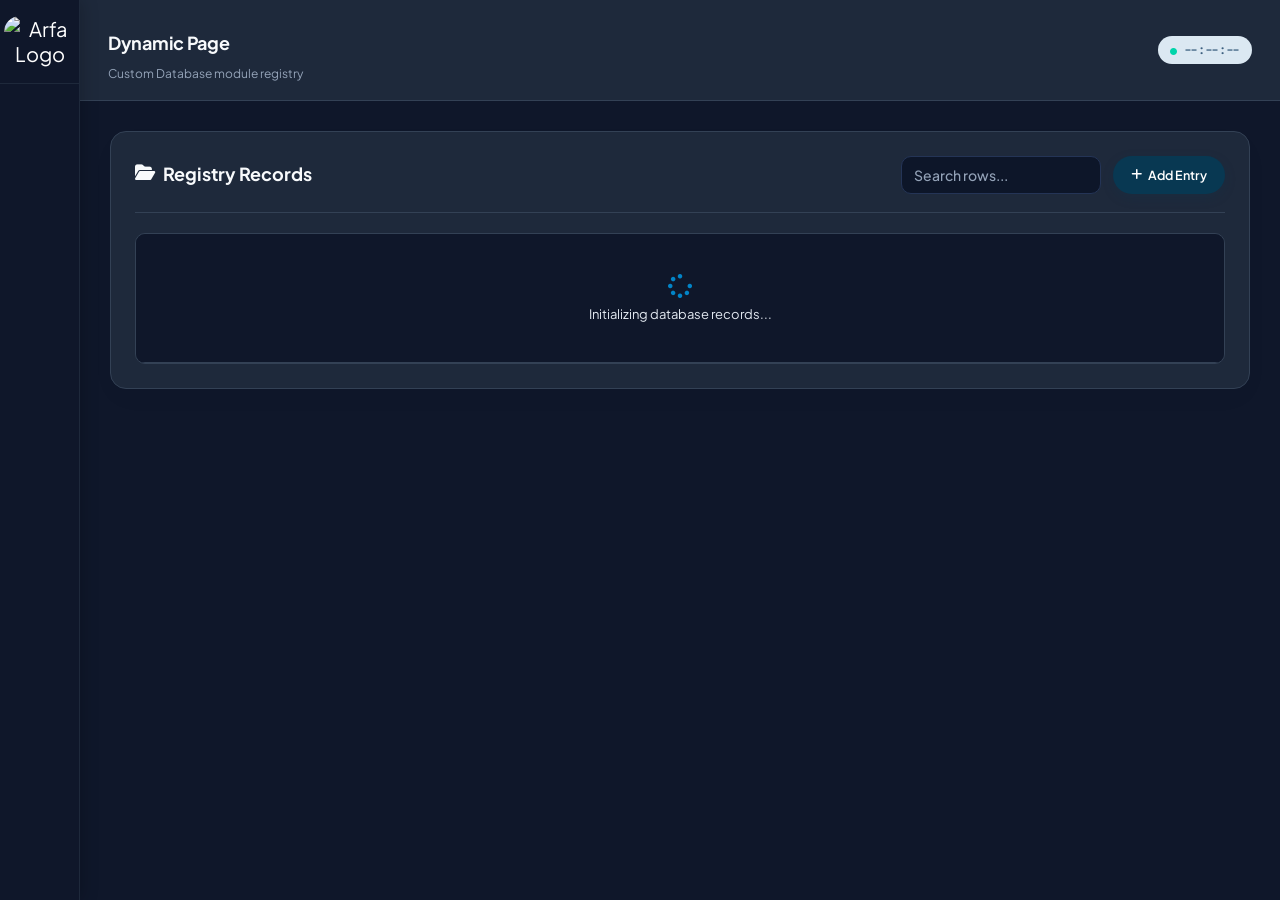
==== static/custom-page.html @ 3d1ad898 "Fix relative paths for static assets and scripts for subfolder deployment" ====
<!DOCTYPE html>
<html lang="en">
<head>
  <meta charset="UTF-8">
  <meta name="viewport" content="width=device-width, initial-scale=1.0">
  <title>Custom Module — CRM</title>
  
  <!-- FontAwesome & Google Fonts -->
  <link rel="stylesheet" href="https://cdnjs.cloudflare.com/ajax/libs/font-awesome/6.4.0/css/all.min.css">
  <link rel="stylesheet" href="https://fonts.googleapis.com/css2?family=Plus+Jakarta+Sans:wght@300;400;500;600;700;800&family=JetBrains+Mono:wght@400;500&display=swap">
  <link rel="stylesheet" href="css/styles.css?v=3">
  
  <script>
    (function() {
      try {
        var rawDark = localStorage.getItem('auracare_dark_mode');
        var isDarkMode = rawDark === null ? true : (rawDark === 'true');
        if (isDarkMode) {
          document.documentElement.classList.add('dark-theme');
          document.body.classList.add('dark-theme');
        } else {
          document.documentElement.classList.remove('dark-theme');
          document.body.classList.remove('dark-theme');
        }

        var custom = localStorage.getItem('auracare_custom_theme_colors');
        var themeName = 'sky-aqua';
        if (custom) {
          var parsed = JSON.parse(custom);
          if (parsed['--active-uiux-theme']) {
            themeName = parsed['--active-uiux-theme'];
          }
          Object.keys(parsed).forEach(function(varName) {
            document.documentElement.style.setProperty(varName, parsed[varName]);
          });
        }
        if (themeName === 'sky-aqua') {
          document.documentElement.classList.add('sky-aqua-theme');
          document.body.classList.add('sky-aqua-theme');
        } else {
          document.documentElement.classList.remove('sky-aqua-theme');
          document.body.classList.remove('sky-aqua-theme');
        }
      } catch(e) {}
    })();
  </script>
  
  <style>
    /* Styling adjustments to match main dashboard */
    body {
      background: var(--bg-app) !important;
      color: var(--text-main) !important;
      margin: 0;
      padding: 0;
    }
    
    .crud-panel {
      padding: 30px;
    }

    .glass-card {
      background: var(--bg-card) !important;
      border: 1px solid var(--border) !important;
      border-radius: 16px;
      padding: 24px;
      box-shadow: 0 10px 30px rgba(0, 0, 0, 0.02);
      margin-bottom: 24px;
    }

    /* Modal Styling */
    .modal-overlay {
      position: fixed;
      inset: 0;
      background: rgba(8, 56, 82, 0.4);
      backdrop-filter: blur(6px);
      z-index: 1000;
      display: flex;
      align-items: center;
      justify-content: center;
      opacity: 0;
      pointer-events: none;
      transition: all 0.3s ease;
    }

    .modal-overlay.active {
      opacity: 1;
      pointer-events: auto;
    }

    .modal-box {
      width: 100%;
      max-width: 500px;
      background: #ffffff;
      border: 1px solid #e2e8f0;
      border-radius: 20px;
      padding: 30px;
      box-shadow: 0 25px 50px -12px rgba(0, 0, 0, 0.15);
    }
    
    /* Dynamic UIUX custom styles */
    .form-control {
      border: 1px solid #cbd5e1 !important;
      border-radius: 8px !important;
      padding: 10px 14px !important;
      font-size: 13px !important;
      width: 100%;
      box-sizing: border-box;
      background: #ffffff !important;
      color: #0f172a !important;
    }
    
    .form-control:focus {
      border-color: #0284c7 !important;
      box-shadow: 0 0 0 3px rgba(2, 132, 199, 0.1) !important;
      outline: none;
    }
  </style>
</head>
<body class="sky-aqua-theme dark-theme">

  <div id="app" style="display: flex; min-height: 100vh;">
    <!-- SIDEBAR NAVIGATION -->
    <aside class="sidebar" id="sidebarEl">
      <div class="brand-header">
        <div class="brand-logo" style="background: none !important; box-shadow: none !important; padding: 0 !important; display: flex !important; align-items: center !important; justify-content: center !important;">
          <img src="logo.jpg" style="width: 100%; height: 100%; object-fit: cover; border-radius: 14px;" alt="Arfa Logo" id="sidebar-logo">
        </div>
        <div class="brand-text">
          <span class="brand-title" id="sidebar-title">Arfa</span>
        </div>
      </div>

      <nav class="nav-menu" id="sidebar-nav-menu">
        <!-- Loaded Dynamically -->
      </nav>

      <div class="sidebar-footer">
        <div class="sidebar-live-status" style="margin-bottom: 10px;">
          <div class="live-dot"></div>
          <div>
            <div style="font-size:11px; color:var(--sidebar-text); font-family:var(--font-mono);" id="sidebarDateTime"></div>
          </div>
        </div>
        <a class="nav-item" href="./index.html" style="color: #ef4444 !important; background: rgba(239, 68, 68, 0.1);">
          <i class="fas fa-sign-out-alt" style="color: #ef4444 !important;"></i>
          Exit to Dashboard
        </a>
      </div>
    </aside>

    <!-- MAIN CONTENT AREA -->
    <main class="main-content" style="flex: 1; display: flex; flex-direction: column;">
      <!-- Top Header Bar -->
      <header class="top-bar">
        <div class="top-bar-left">
          <div>
            <h1 class="page-title" id="currentPageTitle">Dynamic Page</h1>
            <div class="page-subtitle" id="currentPageSubtitle">Custom Database module registry</div>
          </div>
        </div>

        <div class="top-bar-right">
          <!-- Live Clock -->
          <div class="live-clock" id="liveClockDisplay">
            <i class="fas fa-circle" style="color:#00d4aa; font-size:7px; animation:pulse 2s infinite;"></i>
            <span id="clockTime">--:--:--</span>
          </div>
        </div>
      </header>

      <!-- View Panel -->
      <div class="crud-panel">
        <div class="glass-card">
          <!-- Dynamic Header -->
          <div style="display:flex; justify-content:space-between; align-items:center; border-bottom:1px solid var(--border); padding-bottom:18px; margin-bottom:20px;">
            <div>
              <h2 id="card-module-title" style="font-size:18px; font-weight:700; margin:0; color:var(--text-main); display:flex; align-items:center; gap:8px;">
                <i class="fas fa-folder-open" id="card-module-icon"></i>
                <span id="card-module-name">Registry Records</span>
              </h2>
              <p id="card-module-subtitle" style="font-size:12px; color:#64748b; margin:4px 0 0 0;"></p>
            </div>
            
            <div style="display:flex; gap:12px; align-items:center;">
              <input type="text" id="custom-search" class="form-control" placeholder="Search rows..." oninput="filterCustomRows(this.value)" style="width:200px; height:38px; padding:0 12px !important; font-size:12px;">
              <button class="btn btn-primary" onclick="openCrudModal()" style="height:38px; display:flex; align-items:center; gap:6px;">
                <i class="fas fa-plus"></i> Add Entry
              </button>
            </div>
          </div>

          <!-- Dynamic CRUD Table -->
          <div style="overflow-x:auto; border-radius:10px; border:1px solid var(--border); background:var(--bg-card);">
            <table class="custom-table" style="margin:0;">
              <thead id="custom-thead">
                <!-- Loaded dynamically -->
              </thead>
              <tbody id="custom-tbody">
                <tr>
                  <td style="text-align:center; padding:40px; color:#64748b;">
                    <i class="fas fa-spinner fa-spin" style="font-size:24px; margin-bottom:8px; display:block; color:#0284c7;"></i>
                    Initializing database records...
                  </td>
                </tr>
              </tbody>
            </table>
          </div>
        </div>
      </div>
    </main>
  </div>

  <!-- CRUD Modal -->
  <div class="modal-overlay" id="crud-modal">
    <div class="modal-box">
      <div style="display:flex; justify-content:space-between; align-items:center; border-bottom:1px solid #e2e8f0; padding-bottom:14px; margin-bottom:20px;">
        <h3 style="color:#083852; margin:0; font-size:16px; font-weight:700;" id="crud-modal-title">Add New Record</h3>
        <button onclick="closeCrudModal()" style="background:none; border:none; color:#64748b; cursor:pointer; font-size:20px;">&times;</button>
      </div>
      <form id="crud-form" onsubmit="handleSaveRecord(event)">
        <input type="hidden" id="crud-row-id">
        <div id="modal-fields-container">
          <!-- Loaded dynamically -->
        </div>
        <div style="display:flex; justify-content:flex-end; gap:12px; margin-top:24px;">
          <button type="button" class="btn btn-secondary" onclick="closeCrudModal()" style="padding:10px 16px; font-size:12px;">Cancel</button>
          <button type="submit" class="btn btn-primary" style="padding:10px 20px; font-size:12px;">Save Record</button>
        </div>
      </form>
    </div>
  </div>

  <!-- Receipt Modal -->
  <div class="modal-overlay" id="receipt-modal">
    <div class="modal-box" style="max-width: 420px; font-family: 'Plus Jakarta Sans', sans-serif;">
      <div id="printable-receipt-content" style="padding: 10px; color: #083852; background: #ffffff; border-radius: 8px;">
        <!-- Header -->
        <div style="text-align: center; border-bottom: 2px dashed #cbd5e1; padding-bottom: 15px; margin-bottom: 15px;">
          <h3 id="receipt-brand-name" style="margin: 0; font-size: 18px; font-weight: 800; color: #083852;">Arfa Nova Technology</h3>
          <p id="receipt-brand-subtitle" style="margin: 4px 0 0 0; font-size: 11px; color: #64748b; text-transform: uppercase;">Medical Center Invoice</p>
        </div>
        
        <!-- Info -->
        <div style="font-size: 12px; margin-bottom: 15px; display: flex; flex-direction: column; gap: 4px;">
          <div style="display: flex; justify-content: space-between;">
            <span style="color: #64748b;">Invoice ID:</span>
            <strong id="receipt-id" style="color: #083852;">#1001</strong>
          </div>
          <div style="display: flex; justify-content: space-between;">
            <span style="color: #64748b;">Date:</span>
            <span id="receipt-date" style="color: #083852;">06/08/2026</span>
          </div>
        </div>
        
        <!-- Patient details -->
        <div style="background: #f8fafc; border-radius: 8px; padding: 10px; font-size: 12px; margin-bottom: 15px; border: 1px solid #e2e8f0;">
          <div style="margin-bottom: 4px;">
            <span style="color: #64748b;">Patient Name:</span>
            <strong id="receipt-patient-name" style="color: #083852; float: right;">John Doe</strong>
          </div>
          <div>
            <span style="color: #64748b;">Age:</span>
            <strong id="receipt-patient-age" style="color: #083852; float: right;">35 Years</strong>
          </div>
        </div>
        
        <!-- Item Table -->
        <table style="width: 100%; border-collapse: collapse; font-size: 12px; margin-bottom: 15px;">
          <thead>
            <tr style="border-bottom: 1px solid #cbd5e1;">
              <th style="text-align: left; padding: 6px 0; color: #64748b;">Description</th>
              <th style="text-align: right; padding: 6px 0; color: #64748b;">Amount</th>
            </tr>
          </thead>
          <tbody>
            <tr>
              <td id="receipt-item-desc" style="padding: 8px 0; color: #083852;">Consultation Fees</td>
              <td id="receipt-item-amount" style="text-align: right; padding: 8px 0; color: #083852;">₹500.00</td>
            </tr>
          </tbody>
        </table>
        
        <!-- Total -->
        <div style="border-top: 2px dashed #cbd5e1; padding-top: 10px; display: flex; justify-content: space-between; align-items: center; margin-bottom: 15px;">
          <span style="font-size: 13px; font-weight: 700; color: #083852;">Total Paid</span>
          <strong id="receipt-total" style="font-size: 16px; color: #10b981;">₹500.00</strong>
        </div>
        
        <!-- Footer -->
        <div style="text-align: center; font-size: 10px; color: #64748b; margin-top: 10px;">
          <span style="display: block;">Payment Method: <strong id="receipt-method" style="color:#083852;">UPI</strong></span>
          <span style="display: block; margin-top: 4px;">Thank you for choosing us!</span>
        </div>
      </div>
      
      <!-- Actions -->
      <div style="display: flex; justify-content: flex-end; gap: 12px; margin-top: 20px;">
        <button class="btn btn-secondary" onclick="closeReceiptModal()" style="padding:8px 14px; font-size:12px;">Close</button>
        <button class="btn class-print-btn btn-primary" onclick="printReceipt()" style="padding:8px 18px; font-size:12px; display:flex; align-items:center; gap:6px;">
          <i class="fas fa-print"></i> Print Invoice
        </button>
      </div>
    </div>
  </div>

  <!-- Toast Container -->
  <div id="toast-container" style="position:fixed; bottom:24px; right:24px; z-index:9999; display:flex; flex-direction:column; gap:10px;"></div>

  <script>
    // Simple toast helper
    function showToast(title, msg, type = "success") {
      const container = document.getElementById("toast-container");
      const toast = document.createElement("div");
      toast.style.background = "#ffffff";
      toast.style.borderLeft = "4px solid " + (type === "success" ? "#10b981" : type === "warning" ? "#f59e0b" : "#ef4444");
      toast.style.borderRadius = "8px";
      toast.style.padding = "14px 18px";
      toast.style.color = "#083852";
      toast.style.boxShadow = "0 10px 25px rgba(0,0,0,0.08)";
      toast.style.fontSize = "13px";
      toast.style.width = "280px";
      toast.style.opacity = "0";
      toast.style.transform = "translateY(20px)";
      toast.style.transition = "all 0.3s ease";
      toast.style.border = "1px solid #e2e8f0";
      
      toast.innerHTML = `
        <div style="font-weight:700; margin-bottom:3px; display:flex; align-items:center; gap:6px;">
          <i class="fas ${type==='success'?'fa-check-circle':type==='warning'?'fa-exclamation-circle':'fa-times-circle'}" style="color:${type==='success'?'#10b981':type==='warning'?'#f59e0b':'#ef4444'}"></i>
          ${title}
        </div>
        <div style="color:#64748b; font-size:12px;">${msg}</div>
      `;
      
      container.appendChild(toast);
      setTimeout(() => {
        toast.style.opacity = "1";
        toast.style.transform = "translateY(0)";
      }, 50);
      
      setTimeout(() => {
        toast.style.opacity = "0";
        toast.style.transform = "translateY(-10px)";
        setTimeout(() => toast.remove(), 300);
      }, 3500);
    }

    // Live Clock & Time
    function startClock() {
      const clockSpan = document.getElementById("clockTime");
      const sidebarTime = document.getElementById("sidebarDateTime");
      
      function update() {
        const d = new Date();
        if (clockSpan) clockSpan.innerText = d.toLocaleTimeString([], { hour: '2-digit', minute: '2-digit', second: '2-digit' });
        if (sidebarTime) sidebarTime.innerText = d.toLocaleDateString([], { weekday: 'short', month: 'short', day: 'numeric', year: 'numeric' }) + ' ' + d.toLocaleTimeString([], { hour: '2-digit', minute: '2-digit' });
      }
      update();
      setInterval(update, 1000);
    }
  </script>

  <!-- Loader Script -->
  <script src="js/custom-page.js?v=3"></script>
</body>
</html>
---- static/css/styles.css ----
/* ==========================================================================
   AuraCare Nexus — Modern Enterprise Hospital CRM UI
   Matching Reference Design: Sky Aqua Slim UI + Deep Navy Classic
   ========================================================================== */

@import url('https://fonts.googleapis.com/css2?family=Inter:wght@300;400;500;600;700;800&family=Plus+Jakarta+Sans:wght@400;500;600;700;800&family=JetBrains+Mono:wght@400;500&display=swap');

:root {
  /* Canvas & Containers */
  --bg-page:        #f4f7fa;       /* Light crisp canvas backdrop */
  --bg-app:         #f4f7fa;       /* App container background */
  --bg-sidebar:     #083852;       /* Deep Oceanic Navy */
  --bg-sidebar-hover: #0d4664;
  --bg-card:        #ffffff;       /* Pure Crisp White Cards */
  --bg-card-subtle: #f8fafc;
  --bg-input:       #f8fafc;
  --bg-header:      #ffffff;
  --bg-modal:       #ffffff;
  --bg-row-hover:   #f1f5f9;
  --bg-tag:         #eaf2f7;

  /* Sidebar Tokens */
  --sidebar-text:          #9eb9cb;
  --sidebar-text-hover:    #ffffff;
  --sidebar-active-bg:     #ffffff;
  --sidebar-active-text:   #083852;

  /* Accent & Primary */
  --accent:         #0284c7;       /* Vivid Medical Sky Aqua */
  --accent-light:   #38b6ff;
  --accent-dim:     rgba(2, 132, 199, 0.08);
  --accent-border:  rgba(2, 132, 199, 0.2);

  /* Primary Button / Highlight Aliases for JS */
  --primary-lime:       #0284c7;
  --primary-lime-hover: #0369a1;
  --primary-lime-light: rgba(2, 132, 199, 0.1);
  --neon-teal:          #0284c7;
  --neon-teal-glow:     transparent;
  --neon-teal-light:    rgba(2, 132, 199, 0.1);
  --neon-violet:        #6366f1;
  --neon-rose:          #ef4444;
  --neon-amber:         #f59e0b;
  --neon-blue:          #2563eb;
  --neon-green:         #10b981;
  --neon-cyan:          #0284c7;

  /* Borders */
  --border:         #e2e8f0;
  --border-light:   #f1f5f9;
  --border-focus:   #0284c7;
  --border-color:   #cbd5e1;
  --border-subtle:  #e2e8f0;
  --border-neon:    rgba(2, 132, 199, 0.2);

  /* Typography Tokens */
  --font-family:    'Plus Jakarta Sans', 'Inter', -apple-system, BlinkMacSystemFont, 'Segoe UI', Roboto, sans-serif;
  --font-mono:      'JetBrains Mono', monospace;
}

html, body {
  margin: 0 !important;
  padding: 0 !important;
  width: 100% !important;
  height: 100% !important;
  overflow-x: hidden !important;
}

body, html, button, input, select, textarea {
  font-family: var(--font-family) !important;
  -webkit-font-smoothing: antialiased;
  -moz-osx-font-smoothing: grayscale;
}

/* Nav Section */
  .nav-menu {
  display: flex;
  flex-direction: column;
  gap: 4px;
  flex: 1;
}

.nav-section-title {
  font-family: var(--font-family);
  font-size: 11px;
  font-weight: 700;
  color: #64748b;
  text-transform: uppercase;
  letter-spacing: 1px;
  padding: 14px 12px 4px 12px;
}

.nav-item {
  font-family: var(--font-family) !important;
  display: flex !important;
  align-items: center !important;
  gap: 12px !important;
  padding: 10px 16px !important;
  font-size: 14px !important;
  font-weight: 600 !important;
  color: #94a3b8 !important;
  cursor: pointer !important;
  border-radius: 12px !important;
  transition: all 0.2s ease !important;
  text-decoration: none !important;
  white-space: nowrap !important;
}

.nav-item i {
  width: 24px !important;
  height: 24px !important;
  text-align: center !important;
  font-size: 18px !important;
  display: flex !important;
  align-items: center !important;
  justify-content: center !important;
  color: #94a3b8 !important;
  opacity: 1 !important;
  flex-shrink: 0 !important;
  background: transparent !important;
  box-shadow: none !important;
  border-radius: 0 !important;
}

.nav-item i::before {
  font-size: 18px !important;
  display: inline-block !important;
  text-align: center !important;
  width: 1em !important;
  height: 1em !important;
  line-height: 1em !important;
  margin: 0 auto !important;
}

.nav-item:hover {
  color: #ffffff !important;
  background: rgba(255, 255, 255, 0.08) !important;
}

.nav-item:hover i {
  color: #38b6ff !important;
}

.nav-item.active {
  background: linear-gradient(135deg, #0c8ee6 0%, #0284c7 100%) !important;
  color: #ffffff !important;
  font-weight: 600 !important;
  box-shadow: 0 4px 14px rgba(12, 142, 230, 0.35) !important;
}

.nav-item.active i {
  color: #ffffff !important;
  background: transparent !important;
  box-shadow: none !important;
  width: 24px !important;
  height: 24px !important;
  border-radius: 0 !important;
  font-size: 18px !important;
}

.nav-item.active i::before {
  font-size: 18px !important;
}

  .nav-shortcut {
    display: none;
  }

  .nav-badge {
    margin-left: auto;
    font-size: 10px;
    font-weight: 700;
    background: #ef4444;
    color: #ffffff;
    border-radius: 10px;
    padding: 2px 7px;
    font-family: var(--font-mono);
  }

  /* Sidebar Footer */
  .sidebar-footer {
    padding-top: 16px;
    border-top: 1px solid rgba(255, 255, 255, 0.1);
    margin-top: auto;
  }

  .sidebar-live-status {
    display: flex;
    align-items: center;
    gap: 8px;
    color: #7dd3fc;
    font-size: 11px;
  }

  .live-dot {
    width: 7px;
    height: 7px;
    background: #38bdf8;
    border-radius: 50%;
    box-shadow: 0 0 8px #38bdf8;
  }

  .live-text {
    font-size: 10px;
    font-weight: 600;
    letter-spacing: 0.5px;
    font-family: var(--font-mono);
  }

.btn {
  display: inline-flex;
  align-items: center;
  justify-content: center;
  gap: 8px;
  height: 38px;
  padding: 0 16px;
  border-radius: 8px;
  font-size: 14px;
  font-weight: 500;
  cursor: pointer;
  border: 1px solid transparent;
  transition: all 0.2s cubic-bezier(0.16, 1, 0.3, 1);
  outline: none;
  user-select: none;
}
.btn-primary {
  background: #0284c7;
  color: #ffffff;
  border-color: #0284c7;
  box-shadow: 0 2px 6px rgba(2, 132, 199, 0.2);
}
.btn-primary:hover {
  background: #0369a1;
  border-color: #0369a1;
  transform: translateY(-1px);
}
.btn-secondary {
  background: #f1f5f9;
  color: #334155;
  border-color: #cbd5e1;
}
.btn-secondary:hover {
  background: #e2e8f0;
  color: #0f172a;
}
.btn-danger {
  background: #ef4444;
  color: #ffffff;
  border-color: #ef4444;
  box-shadow: 0 2px 6px rgba(239, 68, 68, 0.2);
}
.btn-danger:hover {
  background: #dc2626;
  border-color: #dc2626;
}
.btn-success {
  background: #10b981;
  color: #ffffff;
  border-color: #10b981;
  box-shadow: 0 2px 6px rgba(16, 185, 129, 0.2);
}
.btn-success:hover {
  background: #059669;
  border-color: #059669;
}
.btn-warning {
  background: #f59e0b;
  color: #ffffff;
  border-color: #f59e0b;
  box-shadow: 0 2px 6px rgba(245, 158, 11, 0.2);
}
.btn-warning:hover {
  background: #d97706;
  border-color: #d97706;
  transform: translateY(-1px);
}

/* Sticky Table Headers & Alternating Row Colors */
table.custom-table {
  width: 100%;
  border-collapse: collapse;
  font-size: 13px;
}
table.custom-table thead th {
  position: static;
  background: #f8fafc;
  color: #475569;
  font-size: 12px;
  font-weight: 600;
  text-transform: uppercase;
  letter-spacing: 0.03em;
  padding: 10px 14px;
  border-bottom: 2px solid #e2e8f0;
}
table.custom-table tbody tr {
  transition: background 0.15s ease;
}
table.custom-table tbody tr:nth-child(even) {
  background: #f8fafc;
}
table.custom-table tbody tr:nth-child(odd) {
  background: #ffffff;
}
table.custom-table tbody tr:hover {
  background: #edf5fa !important;
}
table.custom-table td {
  padding: 12px 14px;
  color: #334155;
  border-bottom: 1px solid #f1f5f9;
}

/* E-Prescriptions Container Layout (Full-Width Row-Wise Table) */
#prescriptionsContainer {
  display: block !important;
  width: 100% !important;
}

#prescriptionsContainer .card-box {
  height: 100%;
  display: flex;
  flex-direction: column;
  justify-content: space-between;
  padding: 16px;
  border: 1px solid #cbd5e1 !important;
  border-radius: 12px !important;
  background: #ffffff !important;
  box-shadow: 0 4px 12px rgba(15, 23, 42, 0.05) !important;
  transition: all 0.2s ease !important;
}

#prescriptionsContainer .card-box:hover {
  border-color: #0284c7 !important;
  transform: translateY(-2px);
  box-shadow: 0 8px 20px rgba(2, 132, 199, 0.12) !important;
}

@media (max-width: 1024px) {
  #prescriptionsContainer {
    grid-template-columns: 1fr !important;
  }
}

/* Settings Subtabs & Navigation (Left Aligned) */
.settings-subtabs-nav {
  display: flex;
  align-items: center;
  justify-content: flex-start;
  gap: 6px;
  background: #e2e8f0;
  padding: 6px;
  border-radius: 12px;
  margin-bottom: 24px;
  margin-left: 0;
  overflow-x: auto;
  border: 1px solid #cbd5e1;
  width: fit-content;
  max-width: 100%;
}
.settings-subtab-btn {
  padding: 8px 16px;
  border-radius: 8px;
  font-size: 13.5px;
  font-weight: 500;
  color: #475569;
  background: transparent;
  border: none;
  cursor: pointer;
  transition: all 0.2s ease;
  white-space: nowrap;
  display: flex;
  align-items: center;
  gap: 8px;
}
.settings-subtab-btn:hover {
  color: #0f172a;
}
.settings-subtab-btn.active {
  background: #ffffff;
  color: #0284c7;
  font-weight: 600;
  box-shadow: 0 2px 8px rgba(15, 23, 42, 0.08);
}

.settings-subpage {
  display: none;
}
.settings-subpage.active {
  display: block;
  animation: fadeIn 0.2s ease;
}

/* Toast Notification Containers Disabled per User Request */
#toast-container, .toast, .toast-content {
  display: none !important;
  visibility: hidden !important;
  opacity: 0 !important;
  pointer-events: none !important;
}

/* Profile Dropdown Menu */
.profile-dropdown-menu {
  display: none;
  position: absolute;
  top: 48px;
  right: 0;
  width: 230px;
  background: #ffffff;
  border: 1px solid #cbd5e1;
  border-radius: 12px;
  box-shadow: 0 10px 25px rgba(15, 23, 42, 0.15);
  z-index: 1000;
  overflow: hidden;
}
.profile-dropdown-menu.active {
  display: block;
  animation: fadeIn 0.15s ease;
}
.profile-menu-item {
  padding: 10px 16px;
  font-size: 13px;
  font-weight: 500;
  color: #334155;
  cursor: pointer;
  display: flex;
  align-items: center;
  gap: 10px;
  transition: background 0.15s ease;
}
.profile-menu-item:hover {
  background: #f1f5f9;
  color: #0f172a;
}

/* Theme Card Switcher Grid in Settings */
.uiux-theme-switcher {
  display: grid;
  grid-template-columns: repeat(2, 1fr);
  gap: 16px;
  margin-bottom: 20px;
}

/* Perfect Dead-Center Alignment for Icon Containers & FontAwesome Glyphs */
.uiux-theme-icon,
.settings-card-icon,
.brand-logo,
.login-brand-logo,
.kpi-card-icon,
.feature-icon,
.icon-box {
  display: flex !important;
  align-items: center !important;
  justify-content: center !important;
  text-align: center !important;
  position: relative;
}

.uiux-theme-icon i,
.settings-card-icon i,
.brand-logo i,
.login-brand-logo i,
.kpi-card-icon i,
.feature-icon i,
.icon-box i {
  display: flex !important;
  align-items: center !important;
  justify-content: center !important;
  width: 1em !important;
  height: 1em !important;
  margin: 0 auto !important;
  padding: 0 !important;
  text-align: center !important;
  line-height: 1 !important;
}

.uiux-theme-icon i::before,
.settings-card-icon i::before,
.brand-logo i::before,
.login-brand-logo i::before,
.kpi-card-icon i::before,
.feature-icon i::before,
.icon-box i::before {
  display: inline-block !important;
  text-align: center !important;
  width: 1em !important;
  height: 1em !important;
  line-height: 1em !important;
  margin: 0 auto !important;
}

.uiux-theme-icon svg,
.settings-card-icon svg,
.brand-logo svg,
.login-brand-logo svg,
.kpi-card-icon svg,
.feature-icon svg,
.icon-box svg {
  margin: 0 auto !important;
  display: block !important;
}

/* Premium Hover & Interactive Micro-Animations */
/* Flat Clean Card & Theme Switcher Controls (No Shadows) */
.uiux-theme-card {
  background: #ffffff;
  border: 2px solid #cbd5e1;
  border-radius: 16px;
  padding: 20px 24px;
  cursor: pointer;
  display: flex;
  align-items: center;
  gap: 18px;
  transition: all 0.2s ease;
  position: relative;
  min-height: 90px;
  box-shadow: none !important;
}

.uiux-theme-card:hover {
  border-color: #0284c7;
  transform: translateY(-2px);
  box-shadow: none !important;
}

.uiux-theme-card:hover .uiux-theme-icon {
  transform: scale(1.05);
  box-shadow: none !important;
}

.uiux-theme-card:hover .uiux-theme-icon i {
  transform: scale(1.05);
}

.uiux-theme-card.active {
  background: #f0f9ff;
  border-color: #0284c7;
  box-shadow: none !important;
}

.uiux-theme-icon {
  width: 52px;
  height: 52px;
  border-radius: 14px;
  display: flex;
  align-items: center;
  justify-content: center;
  font-size: 24px;
  flex-shrink: 0;
  box-shadow: none !important;
  transition: all 0.2s ease;
}

.uiux-theme-icon i {
  transition: transform 0.28s ease;
}

.uiux-theme-title {
  font-size: 15px;
  font-weight: 600;
  color: #0f172a;
}

.uiux-theme-desc {
  font-size: 12px;
  color: #64748b;
  margin-top: 2px;
}

.uiux-theme-badge {
  font-size: 11px;
  font-weight: 600;
  padding: 4px 10px;
  border-radius: 99px;
}

/* Role Switcher Pill in Top Bar */
.role-switcher-wrap {
  display: flex;
  align-items: center;
  gap: 8px;
  background: #f1f5f9;
  padding: 4px 10px;
  border-radius: 8px;
  border: 1px solid #cbd5e1;
}
.role-switcher-select {
  background: none;
  border: none;
  font-size: 13px;
  font-weight: 600;
  color: #0284c7;
  cursor: pointer;
  outline: none;
}

/* App Outer Shell Container */
#app {
  display: flex !important;
  width: 100vw !important;
  height: 100vh !important;
  margin: 0 !important;
  padding: 0 !important;
  background: var(--bg-page, #ffffff);
  overflow: hidden !important;
  box-sizing: border-box !important;
}

/* Scrollbar */
::-webkit-scrollbar { width: 5px; height: 5px; }
::-webkit-scrollbar-track { background: transparent; }
::-webkit-scrollbar-thumb { background: #cbd5e1; border-radius: 10px; }
::-webkit-scrollbar-thumb:hover { background: #94a3b8; }

/* Animations */
@keyframes fadeIn    { from { opacity: 0; transform: translateY(6px); } to { opacity: 1; transform: translateY(0); } }
@keyframes scaleIn   { from { opacity: 0; transform: scale(0.97); } to { opacity: 1; transform: scale(1); } }
@keyframes slideToast{ from{transform:translateX(110%);opacity:0;} to{transform:translateX(0);opacity:1;} }
@keyframes toastOut  { from{transform:translateX(0);opacity:1;} to{transform:translateX(110%);opacity:0;} }

/* =====================================================
   SIDEBAR (Navy Left Panel)
   ===================================================== */
.sidebar {
  width: 260px !important;
  min-width: 260px !important;
  background: linear-gradient(180deg, #091d33 0%, #0a2540 50%, #061525 100%) !important;
  display: flex !important;
  flex-direction: column !important;
  height: 100vh !important;
  max-height: 100vh !important;
  overflow-y: auto !important;
  overflow-x: hidden !important;
  -webkit-overflow-scrolling: touch !important;
  padding: 20px 14px 28px 14px !important;
  z-index: 100 !important;
  flex-shrink: 0 !important;
  border-right: 1px solid rgba(255, 255, 255, 0.08) !important;
  box-sizing: border-box !important;
}

/* Custom Smooth Glass Scrollbar */
.sidebar::-webkit-scrollbar {
  width: 5px !important;
}
.sidebar::-webkit-scrollbar-track {
  background: rgba(0, 0, 0, 0.15) !important;
}
.sidebar::-webkit-scrollbar-thumb {
  background: rgba(56, 182, 255, 0.25) !important;
  border-radius: 10px !important;
}
.sidebar::-webkit-scrollbar-thumb:hover {
  background: rgba(56, 182, 255, 0.5) !important;
}

.sidebar-overlay {
  display: none;
  position: fixed;
  inset: 0;
  background: rgba(8, 56, 82, 0.5);
  z-index: 99;
}
.sidebar-overlay.active { display: block; }

/* Brand Header */
.brand-header {
  display: flex !important;
  align-items: center !important;
  justify-content: center !important;
  padding: 8px 0 20px 0 !important;
  margin-bottom: 16px !important;
  background: transparent !important;
  border-bottom: 1px solid rgba(255, 255, 255, 0.08) !important;
  box-shadow: none !important;
}

.sidebar-logo {
  width: 72px !important;
  height: 72px !important;
  object-fit: contain !important;
  display: block !important;
  margin: 0 auto !important;
  border-radius: 16px;
}

.brand-logo i,
.brand-logo i::before {
  font-size: 22px !important;
  color: #ffffff !important;
}

.brand-title {
  font-size: 15px !important;
  font-weight: 800 !important;
  color: #ffffff !important;
  letter-spacing: -0.3px !important;
  background: linear-gradient(135deg, #ffffff 0%, #38b6ff 100%) !important;
  -webkit-background-clip: text !important;
  -webkit-text-fill-color: transparent !important;
}

.brand-text { display: flex !important; flex-direction: column !important; gap: 2px; }

.brand-version-badge {
  font-size: 10px;
  font-family: var(--font-mono);
  color: #7dd3fc;
  opacity: 0.85;
}

/* Nav Section */
.nav-menu {
  display: flex;
  flex-direction: column;
  gap: 4px;
  flex: 1;
}

.nav-section-title {
  font-size: 11px !important;
  font-weight: 800 !important;
  color: #38b6ff !important;
  text-transform: uppercase !important;
  letter-spacing: 1.2px !important;
  padding: 16px 12px 6px 12px !important;
}

.nav-item {
  display: flex !important;
  align-items: center !important;
  gap: 12px !important;
  padding: 10px 14px !important;
  height: 44px !important;
  font-size: 14px !important;
  font-weight: 600 !important;
  color: #9eb9cb !important;
  cursor: pointer !important;
  border-radius: 12px !important;
  transition: all 0.2s cubic-bezier(0.16, 1, 0.3, 1) !important;
  text-decoration: none !important;
  white-space: nowrap !important;
}

.nav-item i {
  width: 24px !important;
  height: 24px !important;
  text-align: center !important;
  font-size: 18px !important;
  display: flex !important;
  align-items: center !important;
  justify-content: center !important;
  color: #9eb9cb !important;
  opacity: 0.9 !important;
  flex-shrink: 0 !important;
}

.nav-item i::before {
  font-size: 18px !important;
  display: inline-block !important;
  text-align: center !important;
  width: 1em !important;
  height: 1em !important;
  line-height: 1em !important;
  margin: 0 auto !important;
}

.nav-item:hover {
  color: #ffffff !important;
  background: rgba(255, 255, 255, 0.08) !important;
  transform: translateX(3px) !important;
}

.nav-item:hover i {
  color: #38b6ff !important;
  opacity: 1 !important;
}

.nav-item.active {
  background: linear-gradient(135deg, #0284c7 0%, #0369a1 100%) !important;
  color: #ffffff !important;
  font-weight: 700 !important;
  box-shadow: 0 4px 14px rgba(2, 132, 199, 0.35) !important;
  transform: none !important;
}

.nav-item.active i {
  color: #ffffff !important;
  background: transparent !important;
  box-shadow: none !important;
  width: 24px !important;
  height: 24px !important;
  border-radius: 0 !important;
  font-size: 18px !important;
  opacity: 1 !important;
}

.nav-item.active i::before {
  font-size: 18px !important;
}

.nav-shortcut { display: none; }

.nav-badge {
  margin-left: auto;
  font-size: 10px;
  font-weight: 700;
  background: #ef4444;
  color: #ffffff;
  border-radius: 10px;
  padding: 2px 7px;
  font-family: var(--font-mono);
}

/* Sidebar Footer */
.sidebar-footer {
  padding-top: 16px;
  border-top: 1px solid rgba(255, 255, 255, 0.1);
  margin-top: auto;
}

.sidebar-live-status {
  display: flex;
  align-items: center;
  gap: 8px;
  color: #7dd3fc;
  font-size: 11px;
}

.live-dot {
  width: 7px;
  height: 7px;
  background: #38bdf8;
  border-radius: 50%;
  box-shadow: 0 0 8px #38bdf8;
}

.live-text {
  font-size: 10px;
  font-weight: 600;
  letter-spacing: 0.5px;
  font-family: var(--font-mono);
}

/* =====================================================
   MAIN CONTENT AREA (Ice Blue Shell)
   ===================================================== */
.main-content {
  flex: 1;
  display: flex;
  flex-direction: column;
  height: 100%;
  background: #eef5fa;
  overflow: hidden;
  min-width: 0;
}

/* =====================================================
   TOP BAR
   ===================================================== */
.top-bar {
  display: flex;
  align-items: center;
  justify-content: space-between;
  padding: 16px 28px;
  height: 68px;
  background: #eef5fa;
  gap: 16px;
  flex-shrink: 0;
}

.top-bar-left {
  display: flex;
  align-items: center;
  gap: 12px;
}

.hamburger-btn {
  background: #ffffff;
  border: 1px solid #d0e0eb;
  color: var(--text-dark);
  cursor: pointer;
  padding: 8px;
  border-radius: 8px;
  display: none;
  font-size: 15px;
}

.page-title {
  font-size: 18px;
  font-weight: 700;
  color: var(--text-dark);
  letter-spacing: -0.3px;
}

.page-subtitle {
  font-size: 12px;
  color: var(--text-muted);
}

.top-bar-right {
  display: flex;
  align-items: center;
  gap: 12px;
}

/* Pill Search Bar in Header */
.cmd-trigger {
  display: flex;
  align-items: center;
  gap: 8px;
  padding: 8px 16px;
  background: #dbe8f2;
  border: none;
  border-radius: 20px;
  cursor: pointer;
  font-size: 12px;
  color: #52718c;
  width: 220px;
  transition: all 0.15s ease;
}
.cmd-trigger:hover { background: #d0e1ed; color: var(--text-dark); }
.cmd-trigger i { font-size: 12px; }
.kbd { display: none; }

.live-clock {
  font-size: 12px;
  font-family: var(--font-mono);
  font-weight: 600;
  color: #3b5e7e;
  padding: 6px 12px;
  background: #dbe8f2;
  border-radius: 16px;
}

.icon-btn-circle {
  width: 36px;
  height: 36px;
  border-radius: 50%;
  background: #ffffff;
  border: 1px solid #d5e3ed;
  display: flex;
  align-items: center;
  justify-content: center;
  cursor: pointer;
  font-size: 14px;
  color: #3b5e7e;
  transition: all 0.15s ease;
  position: relative;
  box-shadow: 0 2px 5px rgba(0,0,0,0.03);
}
.icon-btn-circle:hover { background: #f8fafc; color: var(--text-dark); }

.notification-dot {
  position: absolute;
  top: 6px;
  right: 6px;
  width: 8px;
  height: 8px;
  background: #ef4444;
  border-radius: 50%;
  border: 2px solid #ffffff;
}

/* Profile Widget */
.user-profile-widget {
  display: flex;
  align-items: center;
  gap: 10px;
  padding: 4px 12px 4px 4px;
  border-radius: 20px;
  background: #ffffff;
  border: 1px solid #d5e3ed;
  cursor: pointer;
  box-shadow: 0 2px 5px rgba(0,0,0,0.03);
}

.user-avatar {
  width: 30px;
  height: 30px;
  border-radius: 50%;
  object-fit: cover;
}
.user-name { font-size: 12.5px; font-weight: 700; color: var(--text-dark); }
.user-role-label { font-size: 10px; color: var(--text-muted); }

/* Notification Dropdown (Hidden by default, absolute popover) */
.notification-dropdown {
  display: none;
  position: absolute;
  top: 48px;
  right: 0;
  width: 340px;
  background: #ffffff;
  border: 1px solid #d5e3ed;
  border-radius: 12px;
  box-shadow: 0 10px 30px rgba(8, 56, 82, 0.18);
  z-index: 1000;
  overflow: hidden;
}
.notification-dropdown.open,
.notification-dropdown.active {
  display: block;
  animation: fadeIn 0.15s ease;
}

.noti-header {
  padding: 12px 16px;
  background: #f8fafc;
  border-bottom: 1px solid #edf3f8;
  display: flex;
  justify-content: space-between;
  align-items: center;
}
.noti-header h3 { font-size: 13px; font-weight: 700; color: #0f2942; margin: 0; }
.noti-header span { font-size: 11px; color: #083852; cursor: pointer; font-weight: 600; }

.noti-list { max-height: 280px; overflow-y: auto; }
.noti-item {
  padding: 12px 16px;
  border-bottom: 1px solid #edf3f8;
  font-size: 12px;
  color: #334e68;
}
.noti-item:hover { background: #f8fafc; }
.noti-item .noti-time { font-size: 10.5px; color: #829ab1; margin-top: 3px; font-family: var(--font-mono); }
.noti-empty { padding: 24px; text-align: center; color: #829ab1; font-size: 12px; }

/* =====================================================
   VIEW CONTAINER (Scrollable Body)
   ===================================================== */
.view-container {
  flex: 1;
  overflow-y: auto;
  overflow-x: hidden;
  padding: 24px 28px 28px;
}

.view-section { display: none; animation: fadeIn 0.2s ease; }
.view-section.active { display: block; }

/* =====================================================
   TOP KPI CARDS (Matching Target Design Stat Blocks)
   ===================================================== *//* =====================================================
   TOP KPI CARDS (Matching Target Design Stat Blocks)
   ===================================================== */
.kpi-grid {
  display: grid !important;
  grid-template-columns: repeat(4, 1fr) !important;
  gap: 16px !important;
  margin-bottom: 20px !important;
  width: 100% !important;
  box-sizing: border-box !important;
}

.kpi-card-lodgify {
  background: #ffffff !important;
  border-radius: 18px !important;
  padding: 22px 24px !important;
  display: flex !important;
  flex-direction: column !important;
  justify-content: space-between !important;
  position: relative !important;
  min-width: 0 !important;
  box-sizing: border-box !important;
  transition: transform 0.25s ease, box-shadow 0.25s ease !important;
}

.kpi-card-lodgify:hover {
  transform: translateY(-4px) !important;
  box-shadow: 0 12px 30px rgba(15, 23, 42, 0.08) !important;
}

.kpi-card-header {
  display: flex !important;
  justify-content: space-between !important;
  align-items: center !important;
  margin-bottom: 12px !important;
}

.kpi-card-title {
  font-size: 13px !important;
  font-weight: 700 !important;
  color: var(--text-muted) !important;
  text-transform: uppercase !important;
  letter-spacing: 0.5px !important;
}

.kpi-card-value {
  font-size: 28px !important;
  font-weight: 800 !important;
  color: var(--text-dark) !important;
  letter-spacing: -0.5px !important;
  margin: 6px 0 !important;
}

/* Distinct Icon Badges & Gradients */
.kpi-card-icon,
.kpi-card-lodgify .kpi-card-icon {
  width: 46px !important;
  height: 46px !important;
  border-radius: 14px !important;
  color: #ffffff !important;
  display: flex !important;
  align-items: center !important;
  justify-content: center !important;
  font-size: 20px !important;
  flex-shrink: 0 !important;
}

.kpi-card-icon.icon-cyan,
.kpi-grid .kpi-card-icon.icon-cyan {
  background: linear-gradient(135deg, #06b6d4, #0891b2) !important;
  box-shadow: 0 6px 16px rgba(6, 182, 212, 0.35) !important;
}

.kpi-card-icon.blue,
.kpi-card-icon.icon-blue,
.kpi-grid .kpi-card-icon.blue,
.kpi-grid .kpi-card-icon.icon-blue {
  background: linear-gradient(135deg, #0284c7, #0369a1) !important;
  box-shadow: 0 6px 16px rgba(2, 132, 199, 0.35) !important;
}

.kpi-card-icon.purple,
.kpi-card-icon.icon-purple,
.kpi-grid .kpi-card-icon.purple,
.kpi-grid .kpi-card-icon.icon-purple {
  background: linear-gradient(135deg, #8b5cf6, #6d28d9) !important;
  box-shadow: 0 6px 16px rgba(139, 92, 246, 0.35) !important;
}

.kpi-card-icon.green,
.kpi-card-icon.lime,
.kpi-card-icon.icon-emerald,
.kpi-grid .kpi-card-icon.green,
.kpi-grid .kpi-card-icon.lime,
.kpi-grid .kpi-card-icon.icon-emerald {
  background: linear-gradient(135deg, #10b981, #047857) !important;
  box-shadow: 0 6px 16px rgba(16, 185, 129, 0.35) !important;
}

.kpi-card-icon.orange,
.kpi-grid .kpi-card-icon.orange {
  background: linear-gradient(135deg, #f59e0b, #d97706) !important;
  box-shadow: 0 6px 16px rgba(245, 158, 11, 0.35) !important;
}

.kpi-card-icon i,
.kpi-card-icon i::before,
.kpi-card-lodgify .kpi-card-icon i,
.kpi-card-lodgify .kpi-card-icon i::before {
  color: #ffffff !important;
  font-size: 18px !important;
  display: flex !important;
  align-items: center !important;
  justify-content: center !important;
  margin: 0 auto !important;
}

.kpi-card-value {
  font-size: 24px !important;
  font-weight: 800 !important;
  color: #0f172a !important;
  letter-spacing: -0.5px !important;
  text-align: right !important;
  margin-top: -4px;
}

/* Trend Badges */
.kpi-card-lodgify > div:last-child {
  margin-top: 14px;
  font-size: 11px;
  font-weight: 600;
  color: #10b981 !important;
}

/* =====================================================
   CARDS & PANELS
   ===================================================== */
.card-box {
  background: #ffffff;
  border-radius: 16px;
  padding: 24px;
  margin-bottom: 20px;
  box-shadow: 0 4px 20px rgba(8, 56, 82, 0.04);
  border: 1px solid #e1ebf2;
}

.lodgify-dashboard-grid {
  display: grid;
  grid-template-columns: 1.4fr 1fr;
  gap: 20px;
  margin-bottom: 20px;
}

/* Rating Card Target Style */
.rating-card-header {
  display: flex;
  align-items: center;
  gap: 16px;
  margin-bottom: 16px;
  padding-bottom: 16px;
  border-bottom: 1px solid #edf3f8;
}

.rating-big-score {
  font-size: 42px;
  font-weight: 800;
  color: #083852;
  letter-spacing: -1px;
}

.rating-score-label { font-size: 14px; font-weight: 700; color: #083852; }
.rating-subtext { font-size: 11.5px; color: #627d98; margin-top: 2px; }

.rating-bar-group { display: flex; flex-direction: column; gap: 10px; }
.rating-bar-item { display: flex; align-items: center; gap: 12px; }
.rating-bar-label { font-size: 12px; color: #627d98; width: 90px; flex-shrink: 0; font-weight: 500; }
.rating-bar-track { flex: 1; height: 6px; background: #eef5fa; border-radius: 6px; overflow: hidden; }
.rating-bar-fill  { height: 100%; background: #083852; border-radius: 6px; }
.rating-bar-num   { font-size: 12px; font-weight: 700; color: #0f2942; width: 26px; text-align: right; }

/* Task Items */
.task-item-card {
  padding: 12px 14px;
  background: #f8fafc;
  border: 1px solid #e2ebf2;
  border-radius: 10px;
  margin-bottom: 8px;
}
.task-date { font-size: 10.5px; color: #083852; font-weight: 700; margin-bottom: 2px; }
.task-title { font-size: 12.5px; color: #334e68; font-weight: 600; }

/* =====================================================
   TABLES (Clean White Table Like Attendance Card in Image)
   ===================================================== */
.custom-table {
  width: 100%;
  border-collapse: collapse;
  font-size: 13px;
}

.custom-table thead tr {
  border-bottom: 1.5px solid #edf3f8;
}

.custom-table th {
  padding: 12px 16px;
  text-align: left;
  font-size: 10.5px;
  font-weight: 700;
  color: #829ab1;
  text-transform: uppercase;
  letter-spacing: 0.5px;
  white-space: nowrap;
}

.custom-table td {
  padding: 14px 16px;
  color: #334e68;
  border-bottom: 1px solid #edf3f8;
  vertical-align: middle;
}

.custom-table tbody tr:hover td {
  background: #f8fafc;
  color: #0f2942;
}

.custom-table tbody tr:last-child td {
  border-bottom: none;
}

/* Status Pills (Like "Late" / "In time" in Reference Image) */
.badge {
  display: inline-flex;
  align-items: center;
  gap: 5px;
  padding: 4px 10px;
  border-radius: 12px;
  font-size: 11.5px;
  font-weight: 600;
  white-space: nowrap;
}

.badge-green  { background: #e6f4ea; color: #059669; }
.badge-blue   { background: #ebf2ff; color: #2563eb; }
.badge-red    { background: #fde8e8; color: #dc2626; }
.badge-orange { background: #fef3c7; color: #d97706; }
.badge-yellow { background: #fffbe6; color: #b45309; }
.badge-lime   { background: #e0f2fe; color: #0284c7; }
.badge-purple { background: #f3e8ff; color: #7c3aed; }

/* Status Dot */
.status-dot {
  display: inline-block;
  width: 6px;
  height: 6px;
  border-radius: 50%;
}
.status-dot.green { background: #10b981; }
.status-dot.red   { background: #ef4444; }

/* =====================================================
   BUTTONS
   ===================================================== */
.btn-primary {
  display: inline-flex;
  align-items: center;
  gap: 6px;
  padding: 9px 18px;
  background: #083852;
  color: #ffffff;
  font-size: 12.5px;
  font-weight: 600;
  border: none;
  border-radius: 20px;
  cursor: pointer;
  transition: all 0.15s ease;
  box-shadow: 0 4px 12px rgba(8, 56, 82, 0.2);
}
.btn-primary:hover { background: #0d4664; transform: translateY(-1px); }

.btn-secondary {
  display: inline-flex;
  align-items: center;
  gap: 6px;
  padding: 8px 16px;
  background: #f0f5f9;
  color: #334e68;
  font-size: 12.5px;
  font-weight: 600;
  border: 1px solid #d5e3ed;
  border-radius: 20px;
  cursor: pointer;
  transition: all 0.15s ease;
}
.btn-secondary:hover { background: #e2ebf2; color: #0f2942; }

/* =====================================================
   FORMS & INPUTS
   ===================================================== */
.form-group { margin-bottom: 16px; }

.form-group label {
  display: block;
  font-size: 11.5px;
  font-weight: 700;
  color: #627d98;
  margin-bottom: 6px;
  text-transform: uppercase;
  letter-spacing: 0.4px;
}

.form-control {
  width: 100%;
  padding: 10px 14px;
  background: #f8fafc;
  border: 1.5px solid #d5e3ed;
  border-radius: 10px;
  color: #0f2942;
  font-size: 13.5px;
  font-family: var(--font-family);
  transition: border-color 0.15s ease;
  outline: none;
}

.form-control:focus {
  border-color: #083852;
  background: #ffffff;
}

select.form-control {
  cursor: pointer;
  color: #0f2942 !important;
  background-color: #f8fafc;
}

.form-control option { background: #ffffff; color: #0f2942; }

/* Search bar pill inside pages */
.search-bar-pill {
  display: flex;
  align-items: center;
  gap: 8px;
  background: #f8fafc;
  border: 1.5px solid #d5e3ed;
  padding: 8px 16px;
  border-radius: 20px;
}
.search-bar-pill input {
  flex: 1;
  background: none;
  border: none;
  outline: none;
  font-size: 13px;
  color: #0f2942;
}

/* =====================================================
   MODALS & OVERLAYS
   ===================================================== */
.modal-overlay {
  position: fixed;
  inset: 0;
  background: rgba(8, 56, 82, 0.4);
  backdrop-filter: blur(4px);
  display: none;
  align-items: center;
  justify-content: center;
  z-index: 1000;
  padding: 20px;
}
.modal-overlay.active { display: flex; animation: fadeIn 0.15s ease; }

/* Full Page Modal Overlay & Layout Rules */
.modal-overlay.modal-full-page {
  padding: 0;
  background: var(--bg-page);
  backdrop-filter: none;
  align-items: stretch;
  justify-content: stretch;
}
.modal-overlay.modal-full-page.active {
  display: flex;
  flex-direction: column;
  animation: fadeIn 0.2s ease-in-out;
}
.modal-overlay.modal-full-page .modal-box {
  width: 100vw;
  height: 100vh;
  max-width: 100% !important;
  max-height: 100vh !important;
  border-radius: 0;
  margin: 0;
  padding: 0;
  box-shadow: none;
  border: none;
  background: var(--bg-page);
  display: flex;
  flex-direction: column;
  overflow: hidden;
}
.modal-overlay.modal-full-page .modal-header-bar {
  display: flex;
  justify-content: space-between;
  align-items: center;
  padding: 20px 40px;
  background: var(--bg-card);
  border-bottom: 1px solid var(--border);
  position: sticky;
  top: 0;
  z-index: 10;
}
.modal-overlay.modal-full-page .modal-header-bar h3 {
  font-size: 1.25rem;
  font-weight: 700;
  color: var(--bg-sidebar) !important;
  margin: 0;
  display: flex;
  align-items: center;
  gap: 8px;
}
.modal-overlay.modal-full-page .modal-header-bar .btn-close-full {
  background: none;
  border: none;
  color: var(--text-muted);
  cursor: pointer;
  font-size: 28px;
  line-height: 1;
  padding: 4px 12px;
  border-radius: 8px;
  transition: all 0.2s ease;
}
.modal-overlay.modal-full-page .modal-header-bar .btn-close-full:hover {
  background: var(--bg-row-hover);
  color: var(--accent);
}
.modal-overlay.modal-full-page .modal-content-container {
  flex: 1;
  padding: 40px 20px;
  display: flex;
  justify-content: center;
  align-items: flex-start;
  overflow-y: auto;
}
.modal-overlay.modal-full-page .modal-form-wrapper {
  width: 100%;
  max-width: 800px;
  background: var(--bg-card);
  border-radius: 16px;
  padding: 40px;
  border: 1px solid var(--border);
  box-shadow: 0 10px 40px rgba(8, 56, 82, 0.04);
  margin-bottom: 40px;
}

.modal-box {
  background: #ffffff;
  border-radius: 20px;
  padding: 28px;
  width: 100%;
  max-width: 580px;
  max-height: 90vh;
  overflow-y: auto;
  box-shadow: 0 20px 60px rgba(8, 56, 82, 0.15);
  animation: scaleIn 0.15s ease;
  border: 1px solid #e1ebf2;
}

/* Notifications Toast */
#toast-container {
  position: fixed;
  bottom: 24px;
  right: 24px;
  display: flex;
  flex-direction: column;
  gap: 10px;
  z-index: 9999;
}

.toast {
  display: flex;
  align-items: flex-start;
  gap: 12px;
  padding: 14px 16px;
  background: #ffffff;
  border: 1px solid #e2ebf2;
  border-radius: 12px;
  box-shadow: 0 8px 24px rgba(8, 56, 82, 0.12);
  min-width: 300px;
  max-width: 380px;
  animation: slideToast 0.25s ease;
  position: relative;
  overflow: hidden;
}
.toast.success { border-left: 4px solid #10b981; }
.toast.error   { border-left: 4px solid #ef4444; }
.toast-title { font-size: 13.5px; font-weight: 700; color: #0f2942; }
.toast-msg   { font-size: 12px; color: #627d98; margin-top: 2px; }
.toast-close { background: none; border: none; font-size: 16px; cursor: pointer; color: #829ab1; }

/* Command Palette Overlay */
#cmd-palette-overlay {
  display: none;
  position: fixed;
  inset: 0;
  background: rgba(8, 56, 82, 0.4);
  backdrop-filter: blur(4px);
  z-index: 500;
  align-items: flex-start;
  justify-content: center;
  padding-top: 12vh;
}
#cmd-palette-overlay.active { display: flex; }

.cmd-palette-box {
  background: #ffffff;
  border-radius: 16px;
  width: 540px;
  box-shadow: 0 20px 60px rgba(8, 56, 82, 0.2);
  overflow: hidden;
  border: 1px solid #e1ebf2;
}

.cmd-search-wrap {
  display: flex;
  align-items: center;
  gap: 12px;
  padding: 16px 20px;
  border-bottom: 1px solid #edf3f8;
}
.cmd-search-wrap input {
  flex: 1;
  background: none;
  border: none;
  outline: none;
  font-size: 15px;
  color: #0f2942;
}

.cmd-results { max-height: 320px; overflow-y: auto; padding: 8px; }
.cmd-result-item {
  display: flex;
  align-items: center;
  gap: 12px;
  padding: 10px 12px;
  border-radius: 8px;
  cursor: pointer;
}
.cmd-result-item:hover, .cmd-result-item.focused { background: #f0f5f9; }
.cmd-result-icon {
  width: 32px;
  height: 32px;
  background: #083852;
  color: #ffffff;
  border-radius: 50%;
  display: flex;
  align-items: center;
  justify-content: center;
}

/* Department Cards Carousel / Grid (Matching Middle Row in Target Screenshot) */
.dept-cards-grid {
  display: grid;
  grid-template-columns: repeat(4, 1fr);
  gap: 16px;
  margin-bottom: 20px;
}

.dept-card {
  background: #ffffff;
  border-radius: 14px;
  padding: 20px;
  border: 1px solid #e1ebf2;
  box-shadow: 0 4px 16px rgba(8, 56, 82, 0.04);
  transition: transform 0.15s ease;
}
.dept-card:hover { transform: translateY(-2px); }

.dept-card-icon {
  width: 42px;
  height: 42px;
  border-radius: 50%;
  border: 2px solid #083852;
  color: #083852;
  display: flex;
  align-items: center;
  justify-content: center;
  font-size: 18px;
  margin-bottom: 14px;
}

.dept-card-title {
  font-size: 14px;
  font-weight: 700;
  color: #0f2942;
  margin-bottom: 4px;
}

.dept-card-sub {
  font-size: 11.5px;
  color: #627d98;
}

/* Presets Grid Settings */
.presets-grid { display: flex; flex-direction: column; gap: 8px; margin-bottom: 20px; }
.preset-card {
  display: flex;
  align-items: center;
  gap: 12px;
  padding: 12px;
  background: #f8fafc;
  border: 1px solid #d5e3ed;
  border-radius: 10px;
  cursor: pointer;
}
.preset-dot { width: 12px; height: 12px; border-radius: 50%; }
.preset-dot.mint { background: #083852; }
.preset-dot.midnight { background: #4f46e5; }
.preset-dot.sunset { background: #ea580c; }
.preset-dot.royal { background: #2563eb; }

/* Responsive Adjustments */
@media (max-width: 992px) {
  body { padding: 0; }
  #app { max-height: 100vh; border-radius: 0; }
  .sidebar {
    position: fixed;
    top: 0; left: 0;
    transform: translateX(-100%);
    z-index: 200;
    height: 100vh !important;
    overflow-y: auto !important;
    -webkit-overflow-scrolling: touch !important;
    transition: transform 0.25s ease;
  }
  .sidebar.open { transform: translateX(0); }
  .hamburger-btn { display: flex !important; }
  .kpi-grid { grid-template-columns: repeat(2, 1fr); }
  .dept-cards-grid { grid-template-columns: repeat(2, 1fr); }
  .lodgify-dashboard-grid { grid-template-columns: 1fr; }
}

/* =====================================================
   SLICK CONTROL PANEL SETTINGS (Matching User Reference Image)
   ===================================================== */
.settings-control-panel {
  background: var(--bg-card, #ffffff);
  border-radius: 20px;
  padding: 32px;
  color: var(--text-dark, #0f2942);
  box-shadow: 0 10px 36px rgba(8, 56, 82, 0.08);
  border: 1px solid rgba(15, 41, 66, 0.08);
}

.settings-header {
  display: flex;
  justify-content: space-between;
  align-items: center;
  margin-bottom: 28px;
}
.settings-header h2 {
  font-size: 24px;
  font-weight: 800;
  color: var(--text-dark, #0f2942);
  letter-spacing: -0.5px;
}
.settings-close-btn {
  width: 32px;
  height: 32px;
  background: var(--accent, #083852);
  color: #ffffff;
  border-radius: 8px;
  display: flex;
  align-items: center;
  justify-content: center;
  font-size: 14px;
  cursor: pointer;
  border: none;
  transition: opacity 0.15s;
}
.settings-close-btn:hover { opacity: 0.9; }

.settings-grid-layout {
  display: grid;
  grid-template-columns: minmax(0, 1fr) minmax(0, 1fr);
  gap: 36px;
  width: 100%;
  max-width: 100%;
}
.settings-grid-layout > div {
  min-width: 0;
  max-width: 100%;
}

@media (max-width: 1080px) {
  .settings-grid-layout {
    grid-template-columns: 1fr;
    gap: 24px;
  }
}

.settings-section-title {
  font-size: 15px;
  font-weight: 700;
  color: var(--accent-light, #0084a5);
  margin-bottom: 18px;
}

.settings-row {
  display: flex;
  justify-content: space-between;
  align-items: center;
  margin-bottom: 18px;
  gap: 16px;
}
.settings-row-label {
  display: flex;
  align-items: center;
  gap: 10px;
  font-size: 13.5px;
  font-weight: 600;
  color: var(--text-dark, #0f2942);
}
.settings-row-label i { width: 18px; color: var(--accent-light, #0084a5); }

/* Custom Range Slider */
.settings-slider {
  -webkit-appearance: none;
  width: 170px;
  height: 8px;
  border-radius: 8px;
  background: #cbd5e1;
  outline: none;
}
.settings-slider::-webkit-slider-thumb {
  -webkit-appearance: none;
  appearance: none;
  width: 18px;
  height: 18px;
  border-radius: 50%;
  background: var(--accent, #083852);
  cursor: pointer;
  box-shadow: 0 2px 6px rgba(0,0,0,0.2);
}

/* Pill Toggle Component (High Contrast Medical Style) */
.pill-toggle-group {
  display: inline-flex !important;
  align-items: center !important;
  background: #e2e8f0 !important;
  border-radius: 99px !important;
  padding: 3px !important;
  width: fit-content !important;
  border: 1px solid #cbd5e1 !important;
}
.pill-toggle-opt {
  padding: 5px 16px !important;
  font-size: 12px !important;
  font-weight: 600 !important;
  border-radius: 99px !important;
  cursor: pointer !important;
  color: #475569 !important;
  background: transparent !important;
  transition: all 0.2s cubic-bezier(0.16, 1, 0.3, 1) !important;
  user-select: none !important;
  text-transform: uppercase !important;
}
.pill-toggle-opt:hover {
  color: #0f172a !important;
}
.pill-toggle-opt.active {
  background: #0284c7 !important;
  color: #ffffff !important;
  box-shadow: 0 2px 8px rgba(2, 132, 199, 0.35) !important;
}

/* Custom Dropdown for Language & Fonts */
.settings-dropdown {
  background: #ffffff;
  color: #0f172a;
  border: 1px solid #cbd5e1;
  padding: 8px 14px;
  border-radius: 8px;
  font-size: 13.5px;
  font-weight: 700;
  outline: none;
  cursor: pointer;
  box-shadow: 0 2px 6px rgba(0,0,0,0.04);
  transition: all 0.2s ease;
}
.settings-dropdown option { background: #ffffff; color: #0f2942; text-transform: none; }

/* Settings Actions Row (Reset & Save) */
.settings-actions-bar {
  display: flex;
  justify-content: flex-end;
  gap: 14px;
  margin-top: 28px;
  padding-top: 20px;
  border-top: 1px solid rgba(0, 0, 0, 0.08);
}
.btn-settings-reset {
  padding: 10px 28px;
  background: #f1f5f9;
  color: var(--text-dark, #0f2942);
  font-size: 12.5px;
  font-weight: 700;
  border: 1px solid #cbd5e1;
  border-radius: 20px;
  cursor: pointer;
  text-transform: uppercase;
  letter-spacing: 0.5px;
  transition: background 0.15s;
}
.btn-settings-reset:hover { background: #e2e8f0; }

.btn-settings-save {
  padding: 10px 32px;
  background: var(--accent, #083852);
  color: #ffffff;
  font-size: 12.5px;
  font-weight: 700;
  border: none;
  border-radius: 20px;
  cursor: pointer;
  text-transform: uppercase;
  letter-spacing: 0.5px;
  box-shadow: 0 4px 14px rgba(8, 56, 82, 0.25);
  transition: all 0.15s;
}
.btn-settings-save:hover { opacity: 0.95; transform: translateY(-1px); }

/* Custom Theme Color Customizers in Settings */
.color-swatches-wrap {
  display: flex;
  align-items: center;
  gap: 8px;
  flex-wrap: wrap;
}
.color-picker-input {
  width: 34px;
  height: 28px;
  border: none;
  background: transparent;
  cursor: pointer;
  padding: 0;
}
.color-picker-input::-webkit-color-swatch-wrapper {
  padding: 0;
}
.color-picker-input::-webkit-color-swatch {
  border: 1px solid #cbd5e1 !important;
  border-radius: 6px;
}
.color-swatch-btn {
  width: 22px;
  height: 22px;
  border-radius: 50%;
  border: 1px solid #cbd5e1 !important;
  cursor: pointer;
  transition: transform 0.15s, border-color 0.15s, box-shadow 0.15s;
}
.color-swatch-btn:hover {
  transform: scale(1.15);
  border-color: #ffffff;
  box-shadow: 0 0 8px rgba(255,255,255,0.4);
}

/* Settings Card Header Left-Alignment & Styles */
.settings-card-header {
  display: flex !important;
  align-items: center !important;
  gap: 16px !important;
  margin-bottom: 28px !important;
  text-align: left !important;
}

.settings-card-icon {
  width: 44px !important;
  height: 44px !important;
  border-radius: 12px !important;
  background: rgba(2, 132, 199, 0.08) !important;
  color: #0284c7 !important;
  display: flex !important;
  align-items: center !important;
  justify-content: center !important;
  font-size: 18px !important;
  flex-shrink: 0 !important;
  margin: 0 !important;
}

body.dark-theme .settings-card-icon {
  background: rgba(56, 182, 255, 0.15) !important;
  color: #38b6ff !important;
}

.settings-card-title {
  font-size: 18px !important;
  font-weight: 800 !important;
  color: #0f172a !important;
  margin: 0 !important;
  text-align: left !important;
}

.settings-card-subtitle {
  font-size: 12.5px !important;
  color: #64748b !important;
  margin-top: 4px !important;
  text-align: left !important;
}

body.dark-theme .settings-card-title {
  color: #ffffff !important;
}

body.dark-theme .settings-card-subtitle {
  color: #94a3b8 !important;
}

/* =====================================================
   PRO CLINIC MEDICAL UI/UX THEME (Matching User's 3rd Target Image)
   ===================================================== */
body.pro-clinic-theme .sidebar,
body.pro-clinic-theme #sidebarEl {
  background: #ffffff !important;
  border-right: 1px solid #e2e8f0;
  box-shadow: 4px 0 24px rgba(15, 23, 42, 0.04);
}

body.pro-clinic-theme .sidebar .brand-name,
body.pro-clinic-theme #sidebarEl .brand-name {
  color: #0f172a !important;
}

body.pro-clinic-theme .nav-item {
  color: #475569 !important;
  border-left: 4px solid transparent;
  border-radius: 10px;
  margin: 2px 12px;
}
body.pro-clinic-theme .nav-item:hover {
  background: #f1f5f9 !important;
  color: #0f172a !important;
}
body.pro-clinic-theme .nav-item.active {
  background: #ecfdf5 !important;
  color: #0b7a69 !important;
  border-left-color: #0b7a69 !important;
  font-weight: 700 !important;
}
body.pro-clinic-theme .nav-item.active i {
  color: #0b7a69 !important;
}

/* Stat Cards in Pro Clinic Theme (With Colored Square Icon Badges & 3px Accent Bottom Border) */
body.pro-clinic-theme .kpi-grid .kpi-card-lodgify:nth-child(1) {
  border-bottom: 3px solid #10b981;
}
body.pro-clinic-theme .kpi-grid .kpi-card-lodgify:nth-child(1) .kpi-card-icon {
  background: #ecfdf5;
  color: #10b981;
  border-radius: 10px;
}
body.pro-clinic-theme .kpi-grid .kpi-card-lodgify:nth-child(2) {
  border-bottom: 3px solid #f43f5e;
}
body.pro-clinic-theme .kpi-grid .kpi-card-lodgify:nth-child(2) .kpi-card-icon {
  background: #fff1f2;
  color: #f43f5e;
  border-radius: 10px;
}
body.pro-clinic-theme .kpi-grid .kpi-card-lodgify:nth-child(3) {
  border-bottom: 3px solid #f59e0b;
}
body.pro-clinic-theme .kpi-grid .kpi-card-lodgify:nth-child(3) .kpi-card-icon {
  background: #fffbeb;
  color: #f59e0b;
  border-radius: 10px;
}
body.pro-clinic-theme .kpi-grid .kpi-card-lodgify:nth-child(4) {
  border-bottom: 3px solid #3b82f6;
}
body.pro-clinic-theme .kpi-grid .kpi-card-lodgify:nth-child(4) .kpi-card-icon {
  background: #eff6ff;
  color: #3b82f6;
  border-radius: 10px;
}

/* =====================================================
   THEME 2 (SKY CARE AQUA) ICON-ONLY SLIM SIDEBAR
   ===================================================== */
body.sky-aqua-theme .sidebar,
body.sky-aqua-theme #sidebarEl {
  width: 80px !important;
  min-width: 80px !important;
  max-width: 80px !important;
  height: 100vh !important;
  background: #ffffff !important;
  border-right: 1px solid #e2e8f0 !important;
  box-shadow: 2px 0 16px rgba(15, 23, 42, 0.03) !important;
  padding: 20px 0 !important;
  display: flex !important;
  flex-direction: column !important;
  align-items: center !important;
  justify-content: flex-start !important;
  box-sizing: border-box !important;
  overflow-y: auto !important;
  overflow-x: hidden !important;
}

/* HIDE ALL TEXT LABELS, SECTION TITLES, SHORTCUTS, BADGES IN THEME 2 SIDEBAR */
body.sky-aqua-theme .sidebar .brand-text,
body.sky-aqua-theme .sidebar .brand-title,
body.sky-aqua-theme .sidebar .brand-version-badge,
body.sky-aqua-theme .sidebar .nav-section-title,
body.sky-aqua-theme .sidebar .nav-shortcut,
body.sky-aqua-theme .sidebar .nav-badge,
body.sky-aqua-theme .sidebar .nav-item span,
body.sky-aqua-theme .sidebar .sidebar-footer {
  display: none !important;
}

/* Header Container with Centered 40x40 Logo */
body.sky-aqua-theme .sidebar .brand-header {
  width: 100% !important;
  height: 64px !important;
  min-height: 64px !important;
  max-height: 64px !important;
  padding: 10px 0 !important;
  margin-bottom: 12px !important;
  border-bottom: 1px solid #f1f5f9 !important;
  display: flex !important;
  align-items: center !important;
  justify-content: center !important;
  box-sizing: border-box !important;
}

body.sky-aqua-theme .sidebar .brand-logo {
  width: 40px !important;
  height: 40px !important;
  min-width: 40px !important;
  min-height: 40px !important;
  max-width: 40px !important;
  max-height: 40px !important;
  background: rgba(56, 182, 255, 0.15) !important;
  color: #38b6ff !important;
  border-radius: 10px !important;
  margin: 0 auto !important;
  padding: 0 !important;
  display: flex !important;
  align-items: center !important;
  justify-content: center !important;
  font-size: 20px !important;
  flex-shrink: 0 !important;
  box-sizing: border-box !important;
}

body.sky-aqua-theme .sidebar .brand-logo i,
body.sky-aqua-theme .sidebar .brand-logo svg {
  margin: 0 auto !important;
  display: flex !important;
  align-items: center !important;
  justify-content: center !important;
  font-size: 28px !important;
}

/* Navigation Menu Stack */
body.sky-aqua-theme .sidebar .nav-menu {
  width: 100% !important;
  padding: 0 !important;
  margin: 0 !important;
  display: flex !important;
  flex-direction: column !important;
  align-items: center !important;
  justify-content: flex-start !important;
  gap: 12px !important;
  box-sizing: border-box !important;
}

/* Squircle Nav Item Container (Icons Only) */
body.sky-aqua-theme .nav-item {
  width: 48px !important;
  height: 48px !important;
  min-width: 48px !important;
  min-height: 48px !important;
  max-width: 48px !important;
  max-height: 48px !important;
  padding: 0 !important;
  margin: 0 auto !important;
  border-radius: 14px !important;
  display: flex !important;
  align-items: center !important;
  justify-content: center !important;
  text-align: center !important;
  background: transparent !important;
  border: none !important;
  cursor: pointer !important;
  position: relative !important;
  box-sizing: border-box !important;
  transition: all 0.2s cubic-bezier(0.16, 1, 0.3, 1) !important;
}

/* Ensure any raw label text (not wrapped in spans) is hidden for the icon-only sidebar */
body.sky-aqua-theme .nav-item {
  font-size: 0 !important;
}

/* Dead-Centered FontAwesome Icon */
body.sky-aqua-theme .nav-item i {
  width: 1em !important;
  height: 1em !important;
  font-size: 22px !important;
  line-height: 1em !important;
  margin: 0 auto !important;
  padding: 0 !important;
  color: #64748b !important;
  display: flex !important;
  align-items: center !important;
  justify-content: center !important;
  text-align: center !important;
  flex-shrink: 0 !important;
}

body.sky-aqua-theme .nav-item i::before {
  width: 1em !important;
  height: 1em !important;
  font-size: 22px !important;
  line-height: 1em !important;
  margin: 0 auto !important;
  padding: 0 !important;
  display: block !important;
  text-align: center !important;
}

/* Hover State */
body.sky-aqua-theme .nav-item:hover {
  background: #f0f9ff !important;
  transform: translateY(-2px) !important;
}
body.sky-aqua-theme .nav-item:hover i {
  color: #0c8ee6 !important;
}

/* Active State with Gradient & Elevation Shadow */
body.sky-aqua-theme .nav-item.active {
  background: linear-gradient(135deg, #38b6ff 0%, #0c8ee6 100%) !important;
  box-shadow: 0 8px 20px -2px rgba(12, 142, 230, 0.42) !important;
}
body.sky-aqua-theme .nav-item.active i {
  color: #ffffff !important;
}

/* Hide left indicator bar on Sky Aqua squircle icons to eliminate cut-off artifact */
body.sky-aqua-theme .nav-item.active::before {
  display: none !important;
  content: none !important;
}

/* Main Content Layout Reset for 80px Sidebar */
body.sky-aqua-theme .main-content {
  margin-left: 0 !important;
  background: #f3f6f9 !important;
}

/* =====================================================
   WORLD-CLASS ENTERPRISE HEALTHCARE LOGIN PAGE
   ===================================================== */
.login-screen-overlay {
  position: fixed;
  inset: 0;
  background: linear-gradient(135deg, #06192a 0%, #0a2540 50%, #0e3a5d 100%);
  z-index: 10000;
  display: flex;
  align-items: center;
  justify-content: center;
  padding: 24px;
  overflow: hidden;
  font-family: 'Inter', -apple-system, BlinkMacSystemFont, sans-serif;
}

/* Animated Glowing Blur Background Orbs */
.login-bg-orb {
  position: absolute;
  border-radius: 50%;
  filter: blur(100px);
  opacity: 0.25;
  pointer-events: none;
  animation: floatOrb 12s ease-in-out infinite alternate;
}
.orb-1 {
  width: 480px;
  height: 480px;
  background: #0284c7;
  top: -100px;
  left: -100px;
}
.orb-2 {
  width: 550px;
  height: 550px;
  background: #2563eb;
  bottom: -150px;
  right: -100px;
  animation-delay: -4s;
}
.orb-3 {
  width: 350px;
  height: 350px;
  background: #06b6d4;
  top: 40%;
  left: 45%;
  animation-delay: -8s;
}
@keyframes floatOrb {
  0% { transform: translate(0, 0) scale(1); }
  50% { transform: translate(30px, 40px) scale(1.08); }
  100% { transform: translate(-20px, 20px) scale(0.95); }
}

/* Glassmorphism Centered Container */
.login-container {
  display: flex;
  width: 100%;
  max-width: 1180px;
  min-height: 640px;
  background: rgba(255, 255, 255, 0.96);
  backdrop-filter: blur(20px);
  border-radius: 24px;
  overflow: hidden;
  box-shadow: 0 30px 80px rgba(0, 0, 0, 0.45), 0 0 0 1px rgba(255, 255, 255, 0.15);
  position: relative;
  z-index: 2;
  animation: scaleIn 0.35s cubic-bezier(0.16, 1, 0.3, 1);
}

/* Left Hero Branding Side (46% Width) */
.login-hero-side {
  width: 46%;
  background: linear-gradient(145deg, #083852 0%, #031e2c 100%);
  padding: 48px;
  color: #ffffff;
  display: flex;
  flex-direction: column;
  justify-content: space-between;
  position: relative;
  overflow: hidden;
  border-right: 1px solid rgba(255, 255, 255, 0.08);
}

.hero-watermark-cross {
  position: absolute;
  right: -40px;
  bottom: -40px;
  font-size: 260px;
  color: #ffffff;
  opacity: 0.03;
  pointer-events: none;
}

.hero-brand-header {
  display: flex;
  align-items: center;
  gap: 14px;
  margin-bottom: 24px;
}

.login-brand-logo {
  width: 50px;
  height: 50px;
  border-radius: 14px;
  background: linear-gradient(135deg, #0284c7 0%, #2563eb 100%);
  display: flex;
  align-items: center;
  justify-content: center;
  box-shadow: 0 8px 20px rgba(2, 132, 199, 0.45);
  flex-shrink: 0;
}

.login-hero-title {
  font-size: 24px;
  font-weight: 800;
  color: #ffffff;
  letter-spacing: -0.5px;
  line-height: 1.1;
}

.login-hero-subtitle {
  font-size: 12.5px;
  color: #7dd3fc;
  margin-top: 3px;
  font-weight: 500;
}

.hero-main-heading {
  font-size: 30px;
  font-weight: 800;
  color: #ffffff;
  line-height: 1.25;
  letter-spacing: -0.5px;
  margin-bottom: 12px;
}

.hero-description {
  font-size: 14px;
  color: #94a3b8;
  line-height: 1.6;
  margin-bottom: 28px;
}

/* 6 Feature Glass Cards Grid */
.login-hero-features-grid {
  display: grid;
  grid-template-columns: repeat(2, 1fr);
  gap: 12px;
  margin-bottom: 24px;
}

.login-feature-card {
  background: rgba(255, 255, 255, 0.05);
  border: 1px solid rgba(255, 255, 255, 0.1);
  border-radius: 14px;
  padding: 12px 14px;
  display: flex;
  align-items: center;
  gap: 12px;
  transition: all 0.25s cubic-bezier(0.16, 1, 0.3, 1);
  cursor: default;
}

.login-feature-card:hover {
  background: rgba(255, 255, 255, 0.12);
  border-color: rgba(56, 182, 255, 0.4);
  transform: translateY(-2px);
  box-shadow: 0 8px 20px rgba(0, 0, 0, 0.2);
}

.feature-icon {
  width: 36px;
  height: 36px;
  border-radius: 10px;
  background: rgba(56, 182, 255, 0.15);
  color: #38b6ff;
  display: flex;
  align-items: center;
  justify-content: center;
  font-size: 15px;
  flex-shrink: 0;
}

.feature-content strong {
  display: block;
  font-size: 12.5px;
  font-weight: 600;
  color: #ffffff;
  line-height: 1.2;
}

.feature-content span {
  font-size: 10.5px;
  color: #94a3b8;
  display: block;
  margin-top: 2px;
}

.login-hero-footer {
  display: flex;
  justify-content: space-between;
  align-items: center;
  font-size: 11.5px;
  color: #64748b;
  padding-top: 20px;
  border-top: 1px solid rgba(255, 255, 255, 0.08);
}

/* Right Form Side (54% Width) */
.login-form-side {
  width: 54%;
  padding: 48px 52px;
  background: #ffffff;
  display: flex;
  flex-direction: column;
  justify-content: center;
}

.login-form-header h2 {
  font-size: 28px;
  font-weight: 800;
  color: #0f172a;
  letter-spacing: -0.5px;
}

.login-form-header p {
  font-size: 14px;
  color: #64748b;
  margin-top: 4px;
  margin-bottom: 24px;
}

/* Segmented Control Role Selector */
.login-segmented-control {
  display: flex;
  background: rgba(2, 132, 199, 0.06);
  padding: 4px;
  border-radius: 12px;
  gap: 4px;
  margin-bottom: 24px;
  border: 1.5px solid rgba(2, 132, 199, 0.15);
}

.segmented-btn {
  flex: 1;
  padding: 10px 14px;
  border-radius: 10px;
  border: none;
  background: transparent;
  color: var(--text-muted);
  font-size: 13.5px;
  font-weight: 700;
  cursor: pointer;
  display: flex;
  align-items: center;
  justify-content: center;
  gap: 8px;
  transition: all 0.25s ease;
}

.segmented-btn:hover {
  color: var(--text-dark);
}

.segmented-btn.active {
  background: linear-gradient(135deg, #0284c7, #0369a1) !important;
  color: #ffffff !important;
  box-shadow: 0 4px 14px rgba(2, 132, 199, 0.35) !important;
}

.segmented-btn.active i {
  color: #ffffff !important;
}

/* Inputs & Form Controls */
.form-label {
  font-size: 12px;
  font-weight: 700;
  color: var(--text-muted);
  text-transform: uppercase;
  letter-spacing: 0.6px;
  margin-bottom: 6px;
  display: block;
}

.input-icon-wrap {
  position: relative;
  display: flex;
  align-items: center;
}

.input-leading-icon {
  position: absolute;
  left: 16px;
  color: #94a3b8;
  font-size: 16px;
  pointer-events: none;
  transition: color 0.2s ease;
}

.form-control-lg {
  width: 100%;
  height: 50px;
  padding: 0 44px 0 44px !important;
  border-radius: 12px !important;
  border: 1.5px solid #cbd5e1 !important;
  background: #ffffff !important;
  font-size: 14.5px !important;
  color: #0f172a !important;
  outline: none;
  transition: all 0.2s ease !important;
}

body.dark-theme .form-control-lg {
  background: #0d1629 !important;
  color: #ffffff !important;
  border: 1.5px solid #243456 !important;
}

.form-control-lg:focus {
  background: #ffffff !important;
  border-color: #0284c7 !important;
  box-shadow: 0 0 0 4px rgba(2, 132, 199, 0.18) !important;
}

.form-control-lg:focus + .input-leading-icon,
.input-icon-wrap:focus-within .input-leading-icon {
  color: #0284c7 !important;
}

.password-toggle-btn {
  position: absolute;
  right: 14px;
  background: transparent;
  border: none;
  color: #94a3b8;
  font-size: 15px;
  cursor: pointer;

.password-toggle-btn:hover {
  color: #0284c7;
}

.caps-lock-warning {
  font-size: 11.5px;
  color: #d97706;
  font-weight: 600;
  margin-top: 6px;
  display: flex;
  align-items: center;
  gap: 4px;
}

.forgot-link {
  font-size: 12.5px;
  color: #0284c7;
  text-decoration: none;
  font-weight: 600;
  transition: color 0.2s ease;
}
.forgot-link:hover { color: #0369a1; text-decoration: underline; }

/* Custom Checkbox */
.checkbox-container {
  display: flex;
  align-items: center;
  position: relative;
  padding-left: 26px;
  cursor: pointer;
  font-size: 13px;
  color: #475569;
  user-select: none;
}
.checkbox-container input {
  position: absolute;
  opacity: 0;
  cursor: pointer;
  height: 0;
  width: 0;
}
.checkmark {
  position: absolute;
  top: 0;
  left: 0;
  height: 18px;
  width: 18px;
  background-color: #f1f5f9;
  border: 1.5px solid #cbd5e1;
  border-radius: 5px;
  transition: all 0.2s ease;
}
.checkbox-container:hover input ~ .checkmark { background-color: #e2e8f0; }
.checkbox-container input:checked ~ .checkmark {
  background-color: #0284c7;
  border-color: #0284c7;
}
.checkmark:after {
  content: "";
  position: absolute;
  display: none;
}
.checkbox-container input:checked ~ .checkmark:after { display: block; }
.checkbox-container .checkmark:after {
  left: 5px;
  top: 2px;
  width: 4px;
  height: 9px;
  border: solid white;
  border-width: 0 2px 2px 0;
  transform: rotate(45deg);
}

/* Submit Button with Gradient & Ripple */
.btn-login-submit {
  width: 100%;
  height: 50px;
  background: linear-gradient(135deg, #0284c7 0%, #2563eb 100%);
  color: #ffffff;
  border: none;
  border-radius: 12px;
  font-size: 15px;
  font-weight: 600;
  cursor: pointer;
  box-shadow: 0 4px 14px rgba(2, 132, 199, 0.35);
  transition: all 0.25s ease;
  display: flex;
  align-items: center;
  justify-content: center;
  gap: 8px;
}

.btn-login-submit:hover {
  transform: translateY(-2px);
  box-shadow: 0 8px 22px rgba(2, 132, 199, 0.45);
  background: linear-gradient(135deg, #0369a1 0%, #1d4ed8 100%);
}

.btn-login-submit:active {
  transform: translateY(0);
}

.login-footer-hint {
  text-align: center;
  font-size: 12px;
  color: #64748b;
  margin-top: 24px;
  display: flex;
  align-items: center;
  justify-content: center;
  gap: 6px;
}

/* Responsive Rules */
@media (max-width: 992px) {
  .login-container {
    flex-direction: column;
    max-width: 520px;
    min-height: auto;
  }
  .login-hero-side {
    width: 100%;
    padding: 32px 28px;
  }
  .login-form-side {
    width: 100%;
    padding: 36px 28px;
  }
  .login-hero-features-grid {
    grid-template-columns: repeat(2, 1fr);
  }
}

@media (max-width: 576px) {
  .login-screen-overlay { padding: 12px; }
  .login-hero-features-grid { grid-template-columns: 1fr; }
  .login-segmented-control { overflow-x: auto; }
}

/* 3-Column Layout & Right Panel in Sky Aqua Theme */
.dashboard-outer-grid {
  display: grid;
  grid-template-columns: 1fr;
  gap: 24px;
}
body.sky-aqua-theme .dashboard-outer-grid {
  grid-template-columns: 1fr 340px;
}

#skyCareRightPanel {
  display: none;
  flex-direction: column;
  gap: 20px;
}
body.sky-aqua-theme #skyCareRightPanel {
  display: flex !important;
}

/* Stat Cards in Sky Aqua Theme */
body.sky-aqua-theme .kpi-grid .kpi-card-lodgify {
  border-bottom: 3px solid #38b6ff;
  border-radius: 20px;
  background: #ffffff;
  box-shadow: 0 4px 18px rgba(0, 0, 0, 0.025);
}
body.sky-aqua-theme .kpi-grid .kpi-card-lodgify .kpi-card-icon {
  background: #eef8ff;
  color: #0c8ee6;
  border-radius: 12px;
}

/* Professional E-Prescriptions Cards Enhancement */
.rx-card-item {
  transition: transform 0.25s cubic-bezier(0.16, 1, 0.3, 1), box-shadow 0.25s cubic-bezier(0.16, 1, 0.3, 1) !important;
}

.rx-card-item:hover {
  transform: translateY(-3px) !important;
  box-shadow: 0 12px 28px -4px rgba(15, 23, 42, 0.08), 0 8px 12px -6px rgba(15, 23, 42, 0.04) !important;
}

.rx-card-item .btn:hover {
  filter: brightness(0.95);
  transform: scale(1.02);
}

/* ==========================================================================
   Dark Theme System Overrides (Midnight Dark Mode)
   ========================================================================== */
html.dark-theme, body.dark-theme {
  --bg-page:        #0f172a !important;       /* slate-900 */
  --bg-app:         #0f172a !important;
  --bg-sidebar:     #0f172a !important;       /* slate-900 */
  --bg-sidebar-hover: #1e293b !important;
  --bg-card:        #1e293b !important;       /* slate-800 */
  --bg-card-subtle: #0f172a !important;
  --bg-input:       #0f172a !important;
  --bg-header:      #1e293b !important;
  --bg-modal:       #1e293b !important;
  --bg-row-hover:   #334155 !important;
  --bg-tag:         #334155 !important;
  --border:         #334155 !important;       /* slate-700 */
  --border-light:   #1e293b !important;
  --border-color:   #475569 !important;
  --border-subtle:  #334155 !important;
  --text-dark:      #f8fafc !important;       /* slate-50 */
  --text-muted:     #94a3b8 !important;       /* slate-400 */
  --accent:         #38b6ff !important;
  --primary-lime:   #38b6ff !important;
}

/* Specific elements overrides for Dark Mode */
body.dark-theme,
body.dark-theme select,
body.dark-theme input,
body.dark-theme textarea {
  color: #f8fafc !important;
}

body.dark-theme .card-box,
body.dark-theme .kpi-card-lodgify,
body.dark-theme .widget-card,
body.dark-theme .modal-box,
body.dark-theme .settings-card,
body.dark-theme .segmented-control {
  background-color: #1e293b !important;
  border-color: #334155 !important;
  color: #f8fafc !important;
}

body.dark-theme .form-control {
  background-color: #0f172a !important;
  border-color: #334155 !important;
  color: #f8fafc !important;
}

body.dark-theme .form-control option {
  background-color: #1e293b !important;
  color: #f8fafc !important;
}

body.dark-theme .table th,
body.dark-theme table th,
body.dark-theme .table td,
body.dark-theme table td {
  border-color: #334155 !important;
  color: #e2e8f0 !important;
}

body.dark-theme table thead tr {
  background-color: #0f172a !important;
}

body.dark-theme label,
body.dark-theme .form-label,
body.dark-theme .settings-card-title,
body.dark-theme h1,
body.dark-theme h2,
body.dark-theme h3,
body.dark-theme h4 {
  color: #f8fafc !important;
}

body.dark-theme .settings-card-subtitle,
body.dark-theme .text-muted,
body.dark-theme .uiux-theme-desc {
  color: #94a3b8 !important;
}

body.dark-theme .sidebar {
  background-color: #0f172a !important;
  border-right: 1px solid #1e293b !important;
}

body.dark-theme .sidebar .nav-item {
  color: #94a3b8 !important;
}

body.dark-theme .sidebar .nav-item:hover {
  background: rgba(255,255,255,0.05) !important;
  color: #ffffff !important;
}

body.dark-theme .sidebar .nav-item.active {
  background-color: #38b6ff !important;
  color: #0f172a !important;
}

body.dark-theme .sidebar .nav-item.active i {
  color: #0f172a !important;
}

body.dark-theme .main-header {
  background-color: #1e293b !important;
  border-bottom: 1px solid #334155 !important;
}

body.dark-theme .main-content {
  background-color: #0f172a !important;
}

body.dark-theme .badge {
  background-color: #334155 !important;
  color: #e2e8f0 !important;
}

}

/* Responsive Rules */
@media (max-width: 992px) {
  .login-container {
    flex-direction: column;
    max-width: 520px;
    min-height: auto;
  }
  .login-hero-side {
    width: 100%;
    padding: 32px 28px;
  }
  .login-form-side {
    width: 100%;
    padding: 36px 28px;
  }
  .login-hero-features-grid {
    grid-template-columns: repeat(2, 1fr);
  }
}

@media (max-width: 576px) {
  .login-screen-overlay { padding: 12px; }
  .login-hero-features-grid { grid-template-columns: 1fr; }
  .login-segmented-control { overflow-x: auto; }
}

/* 3-Column Layout & Right Panel in Sky Aqua Theme */
.dashboard-outer-grid {
  display: grid;
  grid-template-columns: 1fr;
  gap: 24px;
}
body.sky-aqua-theme .dashboard-outer-grid {
  grid-template-columns: 1fr 340px;
}

#skyCareRightPanel {
  display: none;
  flex-direction: column;
  gap: 20px;
}
body.sky-aqua-theme #skyCareRightPanel {
  display: flex !important;
}

/* Stat Cards in Sky Aqua Theme */
body.sky-aqua-theme .kpi-grid .kpi-card-lodgify {
  border-bottom: 3px solid #38b6ff;
  border-radius: 20px;
  background: #ffffff;
  box-shadow: 0 4px 18px rgba(0, 0, 0, 0.025);
}
body.sky-aqua-theme .kpi-grid .kpi-card-lodgify .kpi-card-icon {
  background: #eef8ff;
  color: #0c8ee6;
  border-radius: 12px;
}

/* Professional E-Prescriptions Cards Enhancement */
.rx-card-item {
  transition: transform 0.25s cubic-bezier(0.16, 1, 0.3, 1), box-shadow 0.25s cubic-bezier(0.16, 1, 0.3, 1) !important;
}

.rx-card-item:hover {
  transform: translateY(-3px) !important;
  box-shadow: 0 12px 28px -4px rgba(15, 23, 42, 0.08), 0 8px 12px -6px rgba(15, 23, 42, 0.04) !important;
}

.rx-card-item .btn:hover {
  filter: brightness(0.95);
  transform: scale(1.02);
}

/* Responsive Rules */
@media (max-width: 992px) {
  .login-container {
    flex-direction: column;
    max-width: 520px;
    min-height: auto;
  }
  .login-hero-side {
    width: 100%;
    padding: 32px 28px;
  }
  .login-form-side {
    width: 100%;
    padding: 36px 28px;
  }
  .login-hero-features-grid {
    grid-template-columns: repeat(2, 1fr);
  }
}

@media (max-width: 576px) {
  .login-screen-overlay { padding: 12px; }
  .login-hero-features-grid { grid-template-columns: 1fr; }
  .login-segmented-control { overflow-x: auto; }
}

/* 3-Column Layout & Right Panel in Sky Aqua Theme */
.dashboard-outer-grid {
  display: grid;
  grid-template-columns: 1fr;
  gap: 24px;
}
body.sky-aqua-theme .dashboard-outer-grid {
  grid-template-columns: 1fr 340px;
}

#skyCareRightPanel {
  display: none;
  flex-direction: column;
  gap: 20px;
}
body.sky-aqua-theme #skyCareRightPanel {
  display: flex !important;
}

/* Stat Cards in Sky Aqua Theme */
body.sky-aqua-theme .kpi-grid .kpi-card-lodgify {
  border-bottom: 3px solid #38b6ff;
  border-radius: 20px;
  background: #ffffff;
  box-shadow: 0 4px 18px rgba(0, 0, 0, 0.025);
}
body.sky-aqua-theme .kpi-grid .kpi-card-lodgify .kpi-card-icon {
  background: #eef8ff;
  color: #0c8ee6;
  border-radius: 12px;
}

/* Professional E-Prescriptions Cards Enhancement */
.rx-card-item {
  transition: transform 0.25s cubic-bezier(0.16, 1, 0.3, 1), box-shadow 0.25s cubic-bezier(0.16, 1, 0.3, 1) !important;
}

.rx-card-item:hover {
  transform: translateY(-3px) !important;
  box-shadow: 0 12px 28px -4px rgba(15, 23, 42, 0.08), 0 8px 12px -6px rgba(15, 23, 42, 0.04) !important;
}

.rx-card-item .btn:hover {
  filter: brightness(0.95);
  transform: scale(1.02);
}

/* ==========================================================================
   Dark Theme System Overrides (Midnight Dark Mode)
   ========================================================================== */
html.dark-theme, body.dark-theme {
  --bg-page:        #0f172a !important;       /* slate-900 */
  --bg-app:         #0f172a !important;
  --bg-sidebar:     #0f172a !important;       /* slate-900 */
  --bg-sidebar-hover: #1e293b !important;
  --bg-card:        #1e293b !important;       /* slate-800 */
  --bg-card-subtle: #0f172a !important;
  --bg-input:       #0f172a !important;
  --bg-header:      #1e293b !important;
  --bg-modal:       #1e293b !important;
  --bg-row-hover:   #334155 !important;
  --bg-tag:         #334155 !important;
  --border:         #334155 !important;       /* slate-700 */
  --border-light:   #1e293b !important;
  --border-color:   #475569 !important;
  --border-subtle:  #334155 !important;
  --text-dark:      #f8fafc !important;       /* slate-50 */
  --text-muted:     #94a3b8 !important;       /* slate-400 */
  --accent:         #38b6ff !important;
  --primary-lime:   #38b6ff !important;
}

/* Specific elements overrides for Dark Mode */
body.dark-theme,
body.dark-theme select,
body.dark-theme input,
body.dark-theme textarea {
  color: #f8fafc !important;
}

/* Top bar and main header background */
body.dark-theme .top-bar {
  background: #1e293b !important;
  border-bottom: 1px solid #334155 !important;
}

/* Sidebar overrides for both themes */
body.dark-theme .sidebar,
body.dark-theme #sidebarEl,
body.dark-theme.sky-aqua-theme .sidebar,
body.dark-theme.sky-aqua-theme #sidebarEl {
  background: #0f172a !important;
  border-right: 1px solid #1e293b !important;
  box-shadow: 2px 0 16px rgba(0, 0, 0, 0.2) !important;
}

body.dark-theme .sidebar .brand-header,
body.dark-theme.sky-aqua-theme .sidebar .brand-header {
  border-bottom: 1px solid #1e293b !important;
}

body.dark-theme .sidebar .brand-name,
body.dark-theme .sidebar .brand-logo,
body.dark-theme.sky-aqua-theme .sidebar .brand-logo {
  color: #ffffff !important;
}

body.dark-theme .sidebar .nav-item {
  color: #94a3b8 !important;
}

body.dark-theme .sidebar .nav-item:hover {
  background: rgba(255,255,255,0.05) !important;
  color: #ffffff !important;
}

body.dark-theme .sidebar .nav-item.active {
  background-color: #38b6ff !important;
  color: #0f172a !important;
}

body.dark-theme .sidebar .nav-item.active i {
  color: #0f172a !important;
}

body.dark-theme .main-header {
  background-color: #1e293b !important;
  border-bottom: 1px solid #334155 !important;
}

body.dark-theme .main-content {
  background-color: #0f172a !important;
}

/* Card overrides */
body.dark-theme .card-box,
body.dark-theme .kpi-card-lodgify,
body.dark-theme .widget-card,
body.dark-theme .modal-box,
body.dark-theme .settings-card,
body.dark-theme .segmented-control,
body.dark-theme .dept-card {
  background-color: #1e293b !important;
  border-color: #334155 !important;
  color: #f8fafc !important;
}

/* KPI specifics */
body.dark-theme .kpi-card-title {
  color: #94a3b8 !important;
}
body.dark-theme .kpi-card-value {
  color: #ffffff !important;
}
body.dark-theme .kpi-card-lodgify {
  border-bottom: 3px solid #38b6ff !important;
}

/* Department card overrides */
body.dark-theme .dept-card {
  box-shadow: 0 4px 16px rgba(0, 0, 0, 0.2) !important;
}
body.dark-theme .dept-card-title {
  color: #f8fafc !important;
}
body.dark-theme .dept-card-sub {
  color: #94a3b8 !important;
}
body.dark-theme .dept-card-icon {
  border-color: #38b6ff !important;
  color: #38b6ff !important;
}

/* Profile menu and widgets */
body.dark-theme .user-profile-widget {
  background-color: #1e293b !important;
  border-color: #334155 !important;
}
body.dark-theme .user-profile-widget .user-name {
  color: #f8fafc !important;
}
body.dark-theme .profile-dropdown-menu {
  background-color: #1e293b !important;
  border-color: #334155 !important;
  color: #f8fafc !important;
  box-shadow: 0 10px 25px rgba(0,0,0,0.3) !important;
}
body.dark-theme .profile-dropdown-menu div[style*="background: #f8fafc"],
body.dark-theme .profile-dropdown-menu div[style*="background:#f8fafc"] {
  background-color: #0f172a !important;
  border-bottom: 1px solid #334155 !important;
}
body.dark-theme .profile-dropdown-menu div {
  color: #f8fafc !important;
}
body.dark-theme .profile-menu-item {
  color: #e2e8f0 !important;
}
body.dark-theme .profile-menu-item:hover {
  background-color: #334155 !important;
  color: #ffffff !important;
}

/* Notification dropdown overrides */
body.dark-theme .notification-dropdown {
  background-color: #1e293b !important;
  border-color: #334155 !important;
  color: #f8fafc !important;
  box-shadow: 0 10px 25px rgba(0,0,0,0.3) !important;
}
body.dark-theme .noti-header {
  border-bottom: 1px solid #334155 !important;
  color: #f8fafc !important;
}
body.dark-theme .noti-header h3 {
  color: #f8fafc !important;
}
body.dark-theme .noti-item {
  border-bottom: 1px solid #334155 !important;
  color: #e2e8f0 !important;
}
body.dark-theme .noti-item:hover {
  background-color: #334155 !important;
}

/* Form controls */
body.dark-theme .form-control,
body.dark-theme .settings-dropdown {
  background-color: #0f172a !important;
  border-color: #334155 !important;
  color: #f8fafc !important;
}
body.dark-theme .form-control option,
body.dark-theme .settings-dropdown option {
  background-color: #1e293b !important;
  color: #f8fafc !important;
}
body.dark-theme select.form-control {
  background-color: #0f172a !important;
  color: #f8fafc !important;
  border-color: #334155 !important;
}

/* Command triggers and search pills */
body.dark-theme .cmd-trigger {
  background-color: #0f172a !important;
  border-color: #334155 !important;
  color: #94a3b8 !important;
}
body.dark-theme .cmd-trigger span.kbd {
  background-color: #1e293b !important;
  border-color: #334155 !important;
  color: #94a3b8 !important;
}
body.dark-theme .icon-btn-circle {
  background-color: #1e293b !important;
  border-color: #334155 !important;
  color: #f8fafc !important;
}
body.dark-theme .icon-btn-circle:hover {
  background-color: #334155 !important;
}
body.dark-theme .hamburger-btn {
  background-color: #1e293b !important;
  border-color: #334155 !important;
  color: #f8fafc !important;
}

/* Right Panel widgets inside dark mode */
body.dark-theme #skyCareRightPanel .card-box {
  background-color: #1e293b !important;
  border-color: #334155 !important;
  color: #f8fafc !important;
}
body.dark-theme #skyCareRightPanel .card-box h3,
body.dark-theme #skyCareRightPanel .card-box span {
  color: #f8fafc !important;
}
body.dark-theme #skyCareRightPanel .card-box div {
  border-color: #334155 !important;
}
body.dark-theme #skyCareRightPanel .card-box div[style*="background: #f8fafc"] {
  background-color: #0f172a !important;
  border-color: #334155 !important;
}
body.dark-theme #skyCareRightPanel .card-box div[style*="color: #334155"],
body.dark-theme #skyCareRightPanel .card-box div[style*="padding: 6px 0"],
body.dark-theme #skyCareRightPanel .card-box div[style*="color: #64748b"] {
  color: #e2e8f0 !important;
}
body.dark-theme #skyCareRightPanel .card-box div[style*="background: #eef8ff"] {
  background-color: #334155 !important;
  color: #38b6ff !important;
}

/* General typography and layouts */
body.dark-theme label,
body.dark-theme .form-label,
body.dark-theme .settings-card-title,
body.dark-theme h1,
body.dark-theme h2,
body.dark-theme h3,
body.dark-theme h4,
body.dark-theme .page-title {
  color: #f8fafc !important;
}

body.dark-theme .settings-card-subtitle,
body.dark-theme .text-muted,
body.dark-theme .uiux-theme-desc,
body.dark-theme .page-subtitle {
  color: #94a3b8 !important;
}

/* Table Dark Mode Overrides */
body.dark-theme table.custom-table thead th,
body.dark-theme .custom-table thead th,
body.dark-theme .custom-table th,
body.dark-theme table th {
  background-color: #0f172a !important;
  background: #0f172a !important;
  color: #94a3b8 !important;
  border-bottom: 2px solid #334155 !important;
}

body.dark-theme table.custom-table tbody tr:nth-child(even),
body.dark-theme .custom-table tbody tr:nth-child(even) {
  background-color: #1e293b !important;
  background: #1e293b !important;
}

body.dark-theme table.custom-table tbody tr:nth-child(odd),
body.dark-theme .custom-table tbody tr:nth-child(odd) {
  background-color: #0f172a !important;
  background: #0f172a !important;
}

body.dark-theme table.custom-table tbody tr:hover,
body.dark-theme .custom-table tbody tr:hover,
body.dark-theme .custom-table tbody tr:hover td {
  background-color: #334155 !important;
  background: #334155 !important;
  color: #ffffff !important;
}

body.dark-theme table.custom-table td,
body.dark-theme .custom-table td,
body.dark-theme table td {
  border-bottom: 1px solid #334155 !important;
  color: #e2e8f0 !important;
}

body.dark-theme table thead tr {
  background-color: #0f172a !important;
}

body.dark-theme .badge {
  background-color: #334155 !important;
  color: #e2e8f0 !important;
}

body.dark-theme .badge-primary {
  background-color: #38b6ff !important;
  color: #0f172a !important;
}

/* Toggle Switch Styles for Dark Mode */
.theme-switch-slider-wrap {
  position: relative;
  display: inline-block;
  width: 48px;
  height: 24px;
}
.theme-switch-slider-wrap input {
  position: absolute;
  opacity: 0;
  width: 100%;
  height: 100%;
  top: 0;
  left: 0;
  margin: 0;
  cursor: pointer;
  z-index: 2;
}
.theme-switch-slider {
  position: absolute;
  top: 0; left: 0; right: 0; bottom: 0;
  background-color: #cbd5e1;
  transition: .4s;
  border-radius: 24px;
  z-index: 1;
}
.theme-switch-slider:before {
  position: absolute;
  content: "";
  height: 18px;
  width: 18px;
  left: 3px;
  bottom: 3px;
  background-color: white;
  transition: .4s;
  border-radius: 50%;
  box-shadow: 0 1px 3px rgba(0,0,0,0.15);
}
input:checked + .theme-switch-slider {
  background-color: #0284c7;
}
input:checked + .theme-switch-slider:before {
  transform: translateX(24px);
}

/* E-Prescriptions Cards Dark Mode Overrides */
body.dark-theme .rx-card-item {
  background: #1e293b !important;
  border-color: #334155 !important;
  box-shadow: 0 4px 16px rgba(0, 0, 0, 0.2) !important;
}

body.dark-theme .rx-card-item div {
  border-color: #334155 !important;
}

/* Header border inside card */
body.dark-theme .rx-card-item div[style*="border-bottom:1px solid #f1f5f9"],
body.dark-theme .rx-card-item div[style*="border-bottom: 1px solid #f1f5f9"] {
  border-bottom-color: #334155 !important;
}

/* Patient Info & Attending Physician boxes */
body.dark-theme .rx-card-item div[style*="background:#f8fafc"],
body.dark-theme .rx-card-item div[style*="background: #f8fafc"] {
  background-color: #0f172a !important;
  background: #0f172a !important;
  border-color: #334155 !important;
}

/* Text elements */
body.dark-theme .rx-card-item div[style*="color:#0f172a"],
body.dark-theme .rx-card-item strong[style*="color:#0f172a"],
body.dark-theme .rx-card-item span[style*="color:#0f172a"],
body.dark-theme .rx-card-item div[style*="color:#334155"],
body.dark-theme .rx-card-item span[style*="color:#475569"],
body.dark-theme .rx-card-item span[style*="color: #64748b"] {
  color: #f8fafc !important;
}

body.dark-theme .rx-card-item span[style*="color:#64748b"],
body.dark-theme .rx-card-item div[style*="color:#94a3b8"] {
  color: #94a3b8 !important;
}

/* Clinical Diagnosis banner */
body.dark-theme .rx-card-item div[style*="background:linear-gradient"] {
  background: linear-gradient(90deg, #0f172a 0%, #1e293b 100%) !important;
  border-color: #334155 !important;
}

body.dark-theme .rx-card-item div[style*="background:linear-gradient"] div {
  color: #38b6ff !important;
}

/* Medicine table inner cells & badges */
body.dark-theme .rx-card-item table.custom-table tr {
  border-bottom-color: #334155 !important;
}

body.dark-theme .rx-card-item table.custom-table td strong {
  color: #f8fafc !important;
}

/* Dosage badge */
body.dark-theme .rx-card-item span[style*="background:#f1f5f9"] {
  background-color: #334155 !important;
  color: #e2e8f0 !important;
}

/* Frequency badge */
body.dark-theme .rx-card-item span[style*="background:#e0e7ff"] {
  background-color: #312e81 !important; /* dark blue */
  color: #a5b4fc !important; /* indigo-300 */
}

/* Duration badge */
body.dark-theme .rx-card-item span[style*="background:#dcfce7"] {
  background-color: #064e3b !important; /* dark green */
  color: #a7f3d0 !important; /* emerald-300 */
}

/* Buttons inside the cards */
body.dark-theme .rx-card-item button.btn[style*="background:#f1f5f9"] {
  background-color: #334155 !important;
  color: #f8fafc !important;
  border-color: #475569 !important;
}

body.dark-theme .rx-card-item button.btn[style*="background:#ecfdf5"] {
  background-color: #064e3b !important;
  color: #10b981 !important;
  border-color: #065f46 !important;
}

body.dark-theme .rx-card-item div[style*="background:#f8fafc"] strong {
  color: #ffffff !important;
}

/* Rating and Tasks Dark Mode Overrides */
body.dark-theme .rating-score-label,
body.dark-theme .rating-big-score {
  color: #ffffff !important;
}

body.dark-theme .rating-subtext,
body.dark-theme .rating-bar-label {
  color: #94a3b8 !important;
}

body.dark-theme .rating-bar-track {
  background-color: #0f172a !important;
}

body.dark-theme .rating-bar-fill {
  background-color: #38b6ff !important; /* cyan fill */
}

body.dark-theme .rating-bar-num {
  color: #f8fafc !important;
}

body.dark-theme .task-item-card {
  background-color: #0f172a !important;
  border-color: #334155 !important;
}

body.dark-theme .task-date {
  color: #38b6ff !important; /* cyan date */
}

body.dark-theme .task-title {
  color: #e2e8f0 !important;
}

/* Login Page Right Column in Dark Mode */
body.dark-theme .login-container {
  background: #0f172a !important;
  border: 1px solid #1e293b !important;
  box-shadow: 0 30px 80px rgba(0, 0, 0, 0.6) !important;
}

body.dark-theme .login-form-side {
  background: #0f172a !important;
}

body.dark-theme .login-form-header h2 {
  color: #ffffff !important;
}

body.dark-theme .login-form-header p {
  color: #94a3b8 !important;
}

body.dark-theme .form-label {
  color: #94a3b8 !important;
}

body.dark-theme .form-control-lg {
  background: #1e293b !important;
  border: 1px solid #334155 !important;
  color: #ffffff !important;
}

body.dark-theme .form-control-lg::placeholder {
  color: #64748b !important;
}

body.dark-theme .checkbox-container {
  color: #94a3b8 !important;
}

body.dark-theme .checkbox-container input:checked ~ .checkmark {
  background-color: #0284c7 !important;
}

body.dark-theme .checkmark {
  background-color: #1e293b !important;
  border: 1px solid #334155 !important;
}

body.dark-theme .login-footer-hint {
  color: #64748b !important;
  border-top-color: #1e293b !important;
}

body.dark-theme .login-segmented-control {
  background: #1e293b !important;
  border: 1px solid #334155 !important;
}

body.dark-theme .login-segmented-control .segmented-btn {
  background: transparent !important;
  color: #94a3b8 !important;
  border: none !important;
}

body.dark-theme .login-segmented-control .segmented-btn.active {
  background: #0284c7 !important;
  color: #ffffff !important;
}

/* Dark Mode Color Swatch Borders */
body.dark-theme .color-swatch-btn {
  border: 1px solid #475569 !important;
}
body.dark-theme .color-picker-input::-webkit-color-swatch {
  border: 1px solid #475569 !important;
}

/* ==========================================================================
   STRICT DUAL-THEME OVERRIDES: LIGHT MODE vs DARK MODE
   Fixes Light Mode visibility (black inputs / invisible labels) & Dark Mode contrast
   ========================================================================== */

/* --------------------------------------------------------------------------
   1. LIGHT MODE STYLING (body:not(.dark-theme))
   -------------------------------------------------------------------------- */
body:not(.dark-theme) {
  background-color: #f4f7fa !important;
  color: #0f172a !important;
}

body:not(.dark-theme) .card-box,
body:not(.dark-theme) .modal-box,
body:not(.dark-theme) .modal-form-wrapper,
body:not(.dark-theme) .view-section .card-box {
  background-color: #ffffff !important;
  border: 1px solid #e2e8f0 !important;
  color: #0f172a !important;
  box-shadow: 0 4px 20px rgba(15, 23, 42, 0.05) !important;
}

body:not(.dark-theme) label,
body:not(.dark-theme) .form-label,
body:not(.dark-theme) .form-group label {
  color: #0f172a !important;
  font-size: 12.5px !important;
  font-weight: 700 !important;
  text-transform: uppercase !important;
  letter-spacing: 0.6px !important;
  margin-bottom: 6px !important;
  display: block !important;
}

body:not(.dark-theme) .form-control,
body:not(.dark-theme) select.form-control,
body:not(.dark-theme) input.form-control,
body:not(.dark-theme) textarea.form-control {
  background-color: #ffffff !important;
  color: #0f172a !important;
  border: 1.5px solid #cbd5e1 !important;
  border-radius: 10px !important;
  font-size: 14px !important;
  font-weight: 500 !important;
  box-shadow: none !important;
}

body:not(.dark-theme) .form-control:focus,
body:not(.dark-theme) select.form-control:focus,
body:not(.dark-theme) input.form-control:focus,
body:not(.dark-theme) textarea.form-control:focus {
  border-color: #0284c7 !important;
  box-shadow: 0 0 0 4px rgba(2, 132, 199, 0.15) !important;
  outline: none !important;
  background-color: #ffffff !important;
}

body:not(.dark-theme) .form-control::placeholder {
  color: #94a3b8 !important;
  opacity: 1 !important;
  font-size: 14px !important;
}

body:not(.dark-theme) select.form-control option {
  background-color: #ffffff !important;
  color: #0f172a !important;
  font-size: 14.5px !important;
}

body:not(.dark-theme) .modal-overlay.modal-full-page {
  background: #f4f7fa !important;
}

body:not(.dark-theme) .modal-overlay.modal-full-page .modal-header-bar {
  background: #ffffff !important;
  border-bottom: 1.5px solid #e2e8f0 !important;
  padding: 18px 36px !important;
}

body:not(.dark-theme) .modal-overlay.modal-full-page .modal-header-bar h3,
body:not(.dark-theme) .modal-overlay.modal-full-page .modal-header-bar h3 i {
  color: #0f172a !important;
  font-size: 1.35rem !important;
  font-weight: 800 !important;
}

body:not(.dark-theme) .modal-overlay.modal-full-page .modal-form-wrapper {
  background: #ffffff !important;
  border: 1.5px solid #e2e8f0 !important;
  box-shadow: 0 10px 40px rgba(15, 23, 42, 0.06) !important;
}

/* --------------------------------------------------------------------------
   2. DARK MODE STYLING (body.dark-theme)
   -------------------------------------------------------------------------- */
body.dark-theme,
html.dark-theme {
  background-color: #0b1329 !important;
  color: #f8fafc !important;
}

body.dark-theme .card-box,
body.dark-theme .modal-box,
body.dark-theme .modal-form-wrapper,
body.dark-theme .view-section .card-box {
  background-color: #0f172a !important;
  border: 1.5px solid #1e2d4a !important;
  color: #f8fafc !important;
  box-shadow: 0 15px 40px rgba(0, 0, 0, 0.5) !important;
}

body.dark-theme label,
body.dark-theme .form-label,
body.dark-theme .form-group label {
  color: #ffffff !important;
  font-size: 12.5px !important;
  font-weight: 700 !important;
  text-transform: uppercase !important;
  letter-spacing: 0.6px !important;
  margin-bottom: 6px !important;
  display: block !important;
}

body.dark-theme .form-control,
body.dark-theme select.form-control,
body.dark-theme input.form-control,
body.dark-theme textarea.form-control {
  background-color: #0d1629 !important;
  color: #ffffff !important;
  border: 1.5px solid #243456 !important;
  border-radius: 10px !important;
  font-size: 14px !important;
  font-weight: 500 !important;
  box-shadow: none !important;
}

/* Search Inputs with Left Icons Padding Fix */
div[style*="position:relative"] > input.form-control,
input.form-control[style*="padding-left"],
.form-control[style*="padding-left"] {
  padding-left: 36px !important;
}

body.dark-theme .form-control:focus,
body.dark-theme select.form-control:focus,
body.dark-theme input.form-control:focus,
body.dark-theme textarea.form-control:focus {
  border-color: #0284c7 !important;
  box-shadow: 0 0 0 4px rgba(2, 132, 199, 0.25) !important;
  outline: none !important;
  background-color: #0f1a33 !important;
}

body.dark-theme .form-control::placeholder {
  color: #94a3b8 !important;
  opacity: 1 !important;
  font-size: 14px !important;
}

body.dark-theme select.form-control option {
  background-color: #0f172a !important;
  color: #ffffff !important;
  font-size: 14.5px !important;
}

body.dark-theme .modal-overlay.modal-full-page {
  background: #070d1a !important;
}

body.dark-theme .modal-overlay.modal-full-page .modal-header-bar {
  background: #0b1426 !important;
  border-bottom: 1.5px solid #1e2e4a !important;
  padding: 18px 36px !important;
}

body.dark-theme .modal-overlay.modal-full-page .modal-header-bar h3,
body.dark-theme .modal-overlay.modal-full-page .modal-header-bar h3 i {
  color: #ffffff !important;
  font-size: 1.35rem !important;
  font-weight: 800 !important;
}

body.dark-theme .modal-overlay.modal-full-page .modal-form-wrapper {
  background: #0f192e !important;
  border: 1.5px solid #1e2d4a !important;
  box-shadow: 0 25px 60px rgba(0, 0, 0, 0.6) !important;
}

/* --------------------------------------------------------------------------
   3. GENERAL FORM & MODAL LAYOUT SPACING
   -------------------------------------------------------------------------- */
.form-group {
  margin-bottom: 20px !important;
  display: flex !important;
  flex-direction: column !important;
  gap: 8px !important;
}

/* Submit Login Button */
button.btn-login-submit,
#loginSubmitBtn,
.btn-login-submit {
  width: 100% !important;
  height: 52px !important;
  background: linear-gradient(135deg, #0284c7 0%, #0369a1 100%) !important;
  color: #ffffff !important;
  font-size: 15px !important;
  font-weight: 800 !important;
  border: none !important;
  outline: none !important;
  border-radius: 12px !important;
  cursor: pointer !important;
  box-shadow: 0 8px 24px rgba(2, 132, 199, 0.4) !important;
  display: flex !important;
  align-items: center !important;
  justify-content: center !important;
  gap: 8px !important;
  transition: all 0.25s cubic-bezier(0.16, 1, 0.3, 1) !important;
}

/* Header Container with Centered 40x40 Logo */
body.sky-aqua-theme .sidebar .brand-header {
  width: 100% !important;
  height: 64px !important;
  min-height: 64px !important;
  max-height: 64px !important;
  padding: 10px 0 !important;
  margin-bottom: 12px !important;
  border-bottom: 1px solid #f1f5f9 !important;
  display: flex !important;
  align-items: center !important;
  justify-content: center !important;
  box-sizing: border-box !important;
}

body.sky-aqua-theme .sidebar .brand-logo {
  width: 40px !important;
  height: 40px !important;
  min-width: 40px !important;
  min-height: 40px !important;
  max-width: 40px !important;
  max-height: 40px !important;
  background: rgba(56, 182, 255, 0.15) !important;
  color: #38b6ff !important;
  border-radius: 10px !important;
  margin: 0 auto !important;
  padding: 0 !important;
  display: flex !important;
  align-items: center !important;
  justify-content: center !important;
  font-size: 20px !important;
  flex-shrink: 0 !important;
  box-sizing: border-box !important;
}

button.btn-login-submit:hover,
#loginSubmitBtn:hover,
.btn-login-submit:hover {
  transform: translateY(-2px) !important;
  box-shadow: 0 12px 30px rgba(2, 132, 199, 0.5) !important;
  background: linear-gradient(135deg, #0369a1 0%, #0284c7 100%) !important;
}

.modal-form-wrapper .form-group {
  margin-bottom: 22px !important;
}

.modal-overlay.modal-full-page .modal-content-container {
  padding: 36px 20px !important;
}

.modal-overlay.modal-full-page .modal-form-wrapper {
  max-width: 820px !important;
  border-radius: 18px !important;
  padding: 40px 48px !important;
  display: flex !important;
  flex-direction: column !important;
  gap: 20px !important;
}

.modal-form-wrapper div[style*="display:flex"],
.modal-form-wrapper div[style*="display: flex"] {
  gap: 20px !important;
}

/* Row-Wise Prescription Table Row Hover Effect */
.rx-row-item:hover {
  background-color: rgba(2, 132, 199, 0.05) !important;
}

body.dark-theme .rx-row-item:hover {
  background-color: rgba(2, 132, 199, 0.12) !important;
}

/* GLOBAL STANDARD SIDEBAR LOGO OVERRIDE (72px x 72px) */
.sidebar .brand-header,
body .sidebar .brand-header {
  width: 100% !important;
  height: auto !important;
  min-height: 84px !important;
  padding: 10px 0 16px 0 !important;
  margin-bottom: 16px !important;
  border-bottom: 1px solid rgba(255, 255, 255, 0.08) !important;
  display: flex !important;
  align-items: center !important;
  justify-content: center !important;
  box-sizing: border-box !important;
}

.sidebar .brand-logo,
body .sidebar .brand-logo,
#sidebar-logo,
.sidebar-logo {
  width: 72px !important;
  height: 72px !important;
  min-width: 72px !important;
  min-height: 72px !important;
  max-width: 72px !important;
  max-height: 72px !important;
  border-radius: 16px !important;
  margin: 0 auto !important;
  padding: 0 !important;
  display: block !important;
  object-fit: contain !important;
}
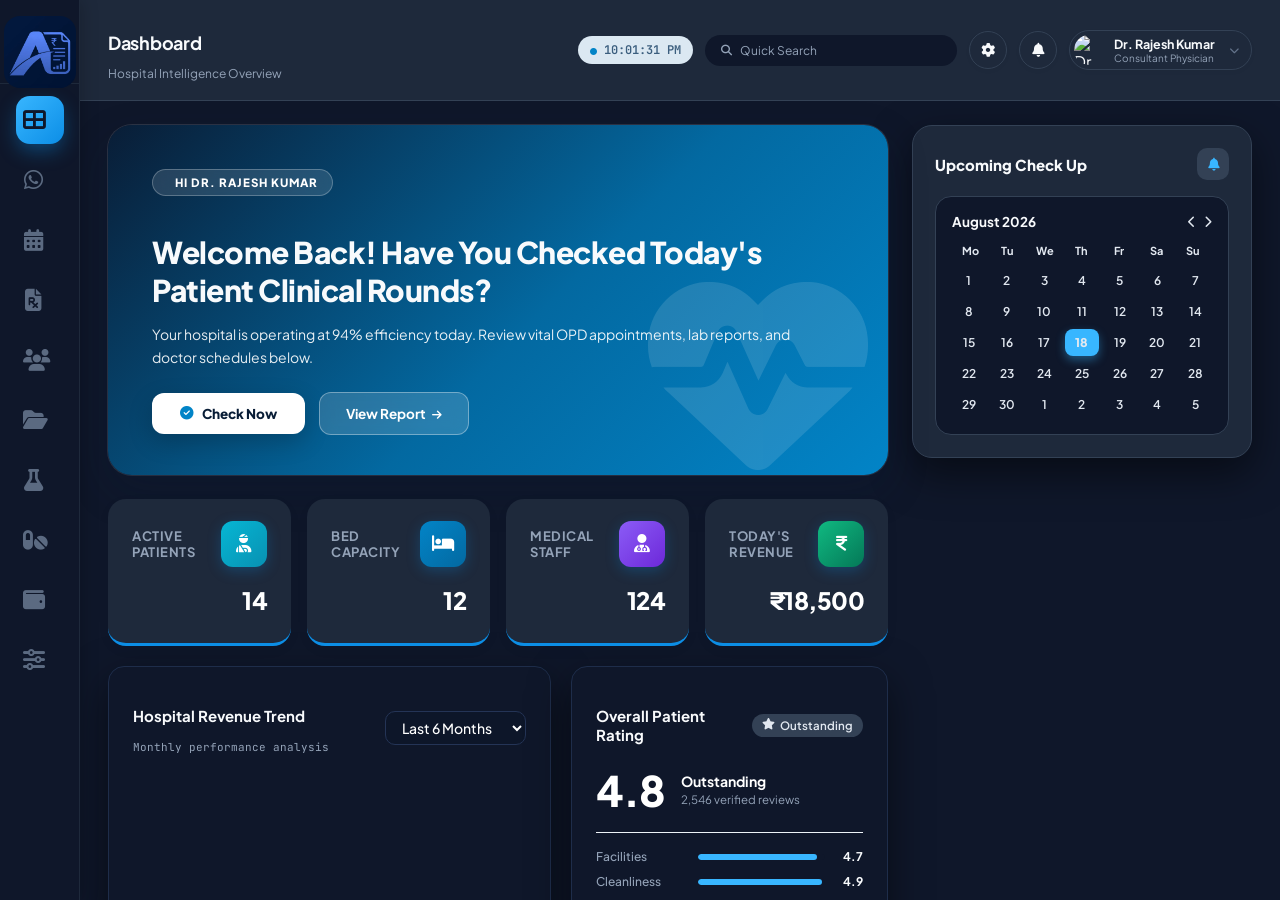
==== commit 87c5169b: "Deploy: WhatsApp Bulk Broadcast Studio, Hostinger & Render Config" ====
--- a/static/custom-page.html
+++ b/static/custom-page.html
@@ -114,6 +114,130 @@
       box-shadow: 0 0 0 3px rgba(2, 132, 199, 0.1) !important;
       outline: none;
     }
+
+    /* POS BILLING DITTO-SAME EXACT STYLING */
+    #posBillingCardPanel .pos-invoice-card {
+      background: #091024 !important;
+      border: 1px solid #1e2d4a !important;
+      border-left: 5px solid #2563eb !important;
+      border-radius: 12px !important;
+      padding: 28px 32px !important;
+      color: #ffffff !important;
+      margin-bottom: 24px !important;
+      box-shadow: 0 20px 50px rgba(0, 0, 0, 0.4) !important;
+    }
+
+    #posBillingCardPanel h2,
+    body #posBillingCardPanel h2,
+    body:not(.dark-theme) #posBillingCardPanel h2 {
+      color: #ffffff !important;
+    }
+
+    #posBillingCardPanel label,
+    body #posBillingCardPanel label,
+    body:not(.dark-theme) #posBillingCardPanel label {
+      color: #94a3b8 !important;
+      font-size: 11px !important;
+      font-weight: 700 !important;
+      text-transform: uppercase !important;
+      letter-spacing: 0.5px !important;
+      margin-bottom: 6px !important;
+      display: block !important;
+    }
+
+    #posBillingCardPanel th,
+    body #posBillingCardPanel th,
+    body:not(.dark-theme) #posBillingCardPanel th {
+      color: #94a3b8 !important;
+    }
+
+    #posBillingCardPanel input::placeholder,
+    body #posBillingCardPanel input::placeholder {
+      color: #64748b !important;
+      opacity: 1 !important;
+    }
+
+    #posBillingCardPanel input,
+    #posBillingCardPanel select {
+      box-sizing: border-box !important;
+      background-color: #10192d !important;
+      border: 1px solid #23324d !important;
+      color: #ffffff !important;
+      border-radius: 8px !important;
+      height: 42px !important;
+      font-size: 13.5px !important;
+      padding: 0 14px !important;
+      transition: border-color 0.2s ease, box-shadow 0.2s ease !important;
+    }
+
+    #posBillingCardPanel #posCustomerName {
+      border: 1px solid #2563eb !important;
+      box-shadow: 0 0 0 3px rgba(37, 99, 235, 0.35) !important;
+    }
+
+    #posBillingCardPanel input:focus,
+    #posBillingCardPanel select:focus {
+      border-color: #2563eb !important;
+      box-shadow: 0 0 0 3px rgba(37, 99, 235, 0.35) !important;
+      outline: none !important;
+    }
+
+    #posBillingCardPanel .pos-btn-red {
+      background: #ef4444 !important;
+      color: #ffffff !important;
+      border: none !important;
+      border-radius: 8px !important;
+      height: 42px !important;
+      font-weight: 700 !important;
+      font-size: 13px !important;
+      letter-spacing: 0.5px !important;
+      cursor: pointer !important;
+      text-transform: uppercase !important;
+      width: 100% !important;
+      box-shadow: 0 4px 12px rgba(239, 68, 68, 0.3) !important;
+    }
+
+    #posBillingCardPanel .pos-btn-print {
+      background: #ef4444 !important;
+      color: #ffffff !important;
+      border: none !important;
+      border-radius: 8px !important;
+      height: 48px !important;
+      width: 100% !important;
+      font-weight: 800 !important;
+      font-size: 15px !important;
+      letter-spacing: 0.5px !important;
+      cursor: pointer !important;
+      text-transform: uppercase !important;
+      box-shadow: 0 4px 14px rgba(239, 68, 68, 0.4) !important;
+    }
+
+    #posBillingCardPanel #posGivenAmount {
+      background: #10192d !important;
+      border: 1px solid #334155 !important;
+      color: #ffffff !important;
+      border-radius: 8px !important;
+      height: 46px !important;
+      padding: 0 16px !important;
+      font-size: 18px !important;
+      font-weight: 700 !important;
+      width: 100% !important;
+      font-family: var(--font-mono) !important;
+    }
+
+    #posBillingCardPanel .pos-table-header {
+      background: #0f172a !important;
+      border-bottom: 1px solid #1e293b !important;
+      color: #94a3b8 !important;
+      font-size: 11px !important;
+      font-weight: 700 !important;
+      text-transform: uppercase !important;
+      letter-spacing: 0.5px !important;
+    }
+
+    #posBillingCardPanel .pos-table-header th {
+      padding: 12px 16px !important;
+    }
   </style>
 </head>
 <body class="sky-aqua-theme dark-theme">
@@ -170,7 +294,159 @@
 
       <!-- View Panel -->
       <div class="crud-panel">
-        <div class="glass-card">
+
+        <!-- POS BILLING CARD (Shown when pageKey === 'pos_billing') -->
+        <div id="posBillingCardPanel" style="display:none;">
+          <div class="pos-invoice-card" style="background: #091024 !important; border: 1px solid #1e2d4a !important; border-left: 5px solid #2563eb !important; border-radius: 12px !important; padding: 28px 32px !important; color: #ffffff !important; margin-bottom: 24px !important; box-shadow: 0 20px 50px rgba(0, 0, 0, 0.4) !important;">
+            <h2 style="font-size: 18px; font-weight: 700; color: #ffffff !important; margin: 0 0 20px 0; display: flex; align-items: center; gap: 10px;">
+              Create Invoice
+            </h2>
+
+            <!-- Line 1: Bill Info & Customer Details -->
+            <div style="display: grid; grid-template-columns: 0.9fr 1.8fr 1.5fr 1.4fr 1.5fr 1.1fr; gap: 12px; margin-bottom: 20px; align-items: end;">
+              <div>
+                <label style="font-size: 11px; font-weight: 700; color: #94a3b8 !important; text-transform: uppercase; letter-spacing: 0.5px; margin-bottom: 6px; display: block;">BILL NO</label>
+                <div style="position: relative;">
+                  <i class="fas fa-lock" style="position: absolute; left: 12px; top: 50%; transform: translateY(-50%); color: #64748b; font-size: 12px;"></i>
+                  <input type="text" id="posBillNo" value="00001" readonly style="background-color: #10192d !important; color: #ffffff !important; border: 1px solid #23324d !important; border-radius: 8px !important; height: 42px !important; padding-left: 34px !important; font-family: var(--font-mono); font-weight: 700; width: 100%; box-sizing: border-box !important;">
+                </div>
+              </div>
+              
+              <div>
+                <label style="font-size: 11px; font-weight: 700; color: #94a3b8 !important; text-transform: uppercase; letter-spacing: 0.5px; margin-bottom: 6px; display: block;">DATE & TIME</label>
+                <div style="position: relative;">
+                  <i class="far fa-calendar-alt" style="position: absolute; left: 12px; top: 50%; transform: translateY(-50%); color: #64748b; font-size: 13px;"></i>
+                  <input type="text" id="posDateTime" readonly style="background-color: #10192d !important; color: #ffffff !important; border: 1px solid #23324d !important; border-radius: 8px !important; height: 42px !important; padding-left: 34px !important; font-weight: 600; width: 100%; box-sizing: border-box !important;">
+                </div>
+              </div>
+
+              <div>
+                <label style="font-size: 11px; font-weight: 700; color: #94a3b8 !important; text-transform: uppercase; letter-spacing: 0.5px; margin-bottom: 6px; display: block;">CUSTOMER NAME</label>
+                <input type="text" id="posCustomerName" placeholder="Name" style="background-color: #10192d !important; color: #ffffff !important; border: 1px solid #2563eb !important; box-shadow: 0 0 0 3px rgba(37, 99, 235, 0.35) !important; border-radius: 8px !important; height: 42px !important; padding: 0 14px !important; width: 100%; box-sizing: border-box !important;">
+              </div>
+
+              <div>
+                <label style="font-size: 11px; font-weight: 700; color: #94a3b8 !important; text-transform: uppercase; letter-spacing: 0.5px; margin-bottom: 6px; display: block;">MOBILE</label>
+                <input type="text" id="posCustomerMobile" placeholder="Mobile" maxlength="10" oninput="this.value=this.value.replace(/[^0-9]/g,'')" style="background-color: #10192d !important; color: #ffffff !important; border: 1px solid #23324d !important; border-radius: 8px !important; height: 42px !important; padding: 0 14px !important; width: 100%; box-sizing: border-box !important;">
+              </div>
+
+              <div>
+                <label style="font-size: 11px; font-weight: 700; color: #94a3b8 !important; text-transform: uppercase; letter-spacing: 0.5px; margin-bottom: 6px; display: block;">ADDRESS</label>
+                <input type="text" id="posCustomerAddress" placeholder="Address" style="background-color: #10192d !important; color: #ffffff !important; border: 1px solid #23324d !important; border-radius: 8px !important; height: 42px !important; padding: 0 14px !important; width: 100%; box-sizing: border-box !important;">
+              </div>
+
+              <div>
+                <label style="font-size: 11px; font-weight: 700; color: #94a3b8 !important; text-transform: uppercase; letter-spacing: 0.5px; margin-bottom: 6px; display: block;">PAYMENT</label>
+                <select id="posPaymentMethod" style="background-color: #10192d !important; color: #ffffff !important; border: 1px solid #23324d !important; border-radius: 8px !important; height: 42px !important; padding: 0 14px !important; width: 100%; font-weight: 600; box-sizing: border-box !important;">
+                  <option value="CASH">CASH</option>
+                  <option value="UPI">UPI</option>
+                  <option value="CARD">CARD</option>
+                  <option value="CREDIT">CREDIT</option>
+                </select>
+              </div>
+            </div>
+
+            <!-- Line 2: Product & Item Entry -->
+            <div style="display: grid; grid-template-columns: 2.2fr 1.2fr 0.8fr 1.2fr 1.2fr; gap: 12px; margin-bottom: 20px; align-items: end;">
+              <div style="position: relative;">
+                <label style="font-size: 11px; font-weight: 700; color: #94a3b8 !important; text-transform: uppercase; letter-spacing: 0.5px; margin-bottom: 6px; display: block;">PRODUCT</label>
+                <input type="text" id="posProductSearch" list="posProductDatalist" oninput="onPosProductSelect()" onkeydown="if(event.key==='Enter') addPosItem()" placeholder="Search Product..." style="background-color: #10192d !important; color: #ffffff !important; border: 1px solid #23324d !important; border-radius: 8px !important; height: 42px !important; padding: 0 14px !important; width: 100%; box-sizing: border-box !important;">
+                <datalist id="posProductDatalist">
+                  <option value="Paracetamol 650mg (Dolo)">
+                  <option value="Amoxicillin 500mg">
+                  <option value="Metoprolol 25mg">
+                  <option value="Atorvastatin 10mg">
+                  <option value="Pantoprazole 40mg">
+                  <option value="Doctor Consultation Fee">
+                  <option value="ECG Diagnostics Test">
+                  <option value="Complete Blood Count (CBC)">
+                  <option value="Lipid Profile Test">
+                  <option value="X-Ray Chest PA View">
+                </datalist>
+              </div>
+
+              <div>
+                <label style="font-size: 11px; font-weight: 700; color: #94a3b8 !important; text-transform: uppercase; letter-spacing: 0.5px; margin-bottom: 6px; display: block;">HSN</label>
+                <input type="text" id="posProductHsn" placeholder="HSN Code" style="background-color: #10192d !important; color: #ffffff !important; border: 1px solid #23324d !important; border-radius: 8px !important; height: 42px !important; padding: 0 14px !important; width: 100%; box-sizing: border-box !important;">
+              </div>
+
+              <div>
+                <label style="font-size: 11px; font-weight: 700; color: #94a3b8 !important; text-transform: uppercase; letter-spacing: 0.5px; margin-bottom: 6px; display: block;">QTY</label>
+                <input type="number" id="posProductQty" value="1" min="1" onkeydown="if(event.key==='Enter') addPosItem()" style="background-color: #10192d !important; color: #ffffff !important; border: 1px solid #23324d !important; border-radius: 8px !important; height: 42px !important; padding: 0 14px !important; width: 100%; text-align: center; font-weight: 600; box-sizing: border-box !important;">
+              </div>
+
+              <div>
+                <label style="font-size: 11px; font-weight: 700; color: #94a3b8 !important; text-transform: uppercase; letter-spacing: 0.5px; margin-bottom: 6px; display: block;">RATE</label>
+                <input type="number" step="0.01" id="posProductRate" placeholder="0.00" onkeydown="if(event.key==='Enter') addPosItem()" style="background-color: #10192d !important; color: #ffffff !important; border: 1px solid #23324d !important; border-radius: 8px !important; height: 42px !important; padding: 0 14px !important; width: 100%; box-sizing: border-box !important;">
+              </div>
+
+              <div>
+                <button type="button" class="pos-btn-red" onclick="addPosItem()" style="background: #ef4444 !important; color: #ffffff !important; border: none !important; border-radius: 8px !important; height: 42px !important; font-weight: 700 !important; font-size: 13px !important; letter-spacing: 0.5px !important; cursor: pointer !important; text-transform: uppercase !important; width: 100% !important; box-shadow: 0 4px 12px rgba(239, 68, 68, 0.3) !important;">
+                  ADD ITEM
+                </button>
+              </div>
+            </div>
+
+            <!-- Itemized Invoice Table -->
+            <div style="background: #0a0f1d; border: 1px solid #1e293b; border-radius: 10px; overflow: hidden; margin-bottom: 24px; min-height: 180px;">
+              <table style="width: 100%; border-collapse: collapse; text-align: left;">
+                <thead>
+                  <tr class="pos-table-header" style="background: #0f172a !important; color: #94a3b8 !important;">
+                    <th style="padding: 12px 16px; width: 60px;">S.NO</th>
+                    <th style="padding: 12px 16px;">PRODUCT NAME</th>
+                    <th style="padding: 12px 16px; width: 120px;">HSN</th>
+                    <th style="padding: 12px 16px; width: 120px; text-align: right;">RATE</th>
+                    <th style="padding: 12px 16px; width: 100px; text-align: center;">QTY</th>
+                    <th style="padding: 12px 16px; width: 140px; text-align: right;">AMOUNT</th>
+                    <th style="padding: 12px 16px; width: 80px; text-align: center;">DEL</th>
+                  </tr>
+                </thead>
+                <tbody id="posItemsTableBody">
+                  <tr>
+                    <td colspan="7" style="text-align: center; padding: 40px; color: #64748b; font-size: 13px;">
+                      No products added yet. Search a product above and click <strong>ADD ITEM</strong>.
+                    </td>
+                  </tr>
+                </tbody>
+              </table>
+            </div>
+
+            <!-- Summary Calculation Section (Matching Screenshot Layout) -->
+            <div style="display: grid; grid-template-columns: 1fr 260px 280px; gap: 24px; margin-top: 15px; align-items: start;">
+              <div></div> <!-- Left empty spacer -->
+              
+              <!-- Middle Column: GIVEN AMOUNT -->
+              <div style="padding-top: 54px;">
+                <label style="font-size: 11px; font-weight: 700; color: #94a3b8 !important; text-transform: uppercase; letter-spacing: 0.5px; margin-bottom: 6px; display: block;">GIVEN AMOUNT</label>
+                <input type="number" id="posGivenAmount" value="0" oninput="calculatePosTotals()" style="background-color: #10192d !important; color: #ffffff !important; border: 1px solid #334155 !important; border-radius: 8px !important; height: 46px !important; padding: 0 16px !important; font-size: 18px !important; font-weight: 700 !important; width: 100%; font-family: var(--font-mono); box-sizing: border-box !important;">
+              </div>
+
+              <!-- Right Column: TOTAL AMOUNT, AMOUNT TO RETURN, Print Bill -->
+              <div style="display: flex; flex-direction: column; gap: 16px;">
+                <div>
+                  <label style="font-size: 11px; font-weight: 700; color: #94a3b8 !important; text-transform: uppercase; letter-spacing: 0.5px; margin-bottom: 6px; display: block;">TOTAL AMOUNT</label>
+                  <div id="posTotalAmountDisplay" style="background: #10192d; border: 1px solid #334155; color: #ffffff; border-radius: 8px; height: 48px; padding: 0 16px; font-size: 22px; font-weight: 800; display: flex; align-items: center; font-family: var(--font-mono);">
+                    0
+                  </div>
+                </div>
+
+                <div>
+                  <label style="font-size: 11px; font-weight: 700; color: #94a3b8 !important; text-transform: uppercase; letter-spacing: 0.5px; margin-bottom: 6px; display: block;">AMOUNT TO RETURN</label>
+                  <div id="posReturnAmountDisplay" style="background: #10192d; border: 1px solid #334155; color: #ffffff; border-radius: 8px; height: 46px; padding: 0 16px; font-size: 18px; font-weight: 700; display: flex; align-items: center; font-family: var(--font-mono);">
+                    0.00
+                  </div>
+                </div>
+
+                <button type="button" class="pos-btn-print" onclick="printPosBill()" style="background: #ef4444 !important; color: #ffffff !important; border: none !important; border-radius: 8px !important; height: 48px !important; width: 100% !important; font-weight: 800 !important; font-size: 15px !important; letter-spacing: 0.5px !important; cursor: pointer !important; text-transform: uppercase !important; box-shadow: 0 4px 14px rgba(239, 68, 68, 0.4) !important;">
+                  Print Bill
+                </button>
+              </div>
+            </div>
+
+          </div>
+        </div>
+
+        <div class="glass-card" id="crud-glass-card">
           <!-- Dynamic Header -->
           <div style="display:flex; justify-content:space-between; align-items:center; border-bottom:1px solid var(--border); padding-bottom:18px; margin-bottom:20px;">
             <div>
--- a/static/css/styles.css
+++ b/static/css/styles.css
@@ -40,6 +40,7 @@
   --neon-teal-light:    rgba(2, 132, 199, 0.1);
   --neon-violet:        #6366f1;
   --neon-rose:          #ef4444;
+  --status-red:         #ef4444;
   --neon-amber:         #f59e0b;
   --neon-blue:          #2563eb;
   --neon-green:         #10b981;
@@ -3886,6 +3887,201 @@
   min-width: 72px !important;
   min-height: 72px !important;
   max-width: 72px !important;
+body.dark-theme .form-control,
+body.dark-theme select.form-control,
+body.dark-theme input.form-control,
+body.dark-theme textarea.form-control {
+  background-color: #0d1629 !important;
+  color: #ffffff !important;
+  border: 1.5px solid #243456 !important;
+  border-radius: 10px !important;
+  font-size: 14px !important;
+  font-weight: 500 !important;
+  box-shadow: none !important;
+}
+
+/* Search Inputs with Left Icons Padding Fix */
+div[style*="position:relative"] > input.form-control,
+input.form-control[style*="padding-left"],
+.form-control[style*="padding-left"] {
+  padding-left: 36px !important;
+}
+
+body.dark-theme .form-control:focus,
+body.dark-theme select.form-control:focus,
+body.dark-theme input.form-control:focus,
+body.dark-theme textarea.form-control:focus {
+  border-color: #0284c7 !important;
+  box-shadow: 0 0 0 4px rgba(2, 132, 199, 0.25) !important;
+  outline: none !important;
+  background-color: #0f1a33 !important;
+}
+
+body.dark-theme .form-control::placeholder {
+  color: #94a3b8 !important;
+  opacity: 1 !important;
+  font-size: 14px !important;
+}
+
+body.dark-theme select.form-control option {
+  background-color: #0f172a !important;
+  color: #ffffff !important;
+  font-size: 14.5px !important;
+}
+
+body.dark-theme .modal-overlay.modal-full-page {
+  background: #070d1a !important;
+}
+
+body.dark-theme .modal-overlay.modal-full-page .modal-header-bar {
+  background: #0b1426 !important;
+  border-bottom: 1.5px solid #1e2e4a !important;
+  padding: 18px 36px !important;
+}
+
+body.dark-theme .modal-overlay.modal-full-page .modal-header-bar h3,
+body.dark-theme .modal-overlay.modal-full-page .modal-header-bar h3 i {
+  color: #ffffff !important;
+  font-size: 1.35rem !important;
+  font-weight: 800 !important;
+}
+
+body.dark-theme .modal-overlay.modal-full-page .modal-form-wrapper {
+  background: #0f192e !important;
+  border: 1.5px solid #1e2d4a !important;
+  box-shadow: 0 25px 60px rgba(0, 0, 0, 0.6) !important;
+}
+
+/* --------------------------------------------------------------------------
+   3. GENERAL FORM & MODAL LAYOUT SPACING
+   -------------------------------------------------------------------------- */
+.form-group {
+  margin-bottom: 20px !important;
+  display: flex !important;
+  flex-direction: column !important;
+  gap: 8px !important;
+}
+
+/* Submit Login Button */
+button.btn-login-submit,
+#loginSubmitBtn,
+.btn-login-submit {
+  width: 100% !important;
+  height: 52px !important;
+  background: linear-gradient(135deg, #0284c7 0%, #0369a1 100%) !important;
+  color: #ffffff !important;
+  font-size: 15px !important;
+  font-weight: 800 !important;
+  border: none !important;
+  outline: none !important;
+  border-radius: 12px !important;
+  cursor: pointer !important;
+  box-shadow: 0 8px 24px rgba(2, 132, 199, 0.4) !important;
+  display: flex !important;
+  align-items: center !important;
+  justify-content: center !important;
+  gap: 8px !important;
+  transition: all 0.25s cubic-bezier(0.16, 1, 0.3, 1) !important;
+}
+
+/* Header Container with Centered 40x40 Logo */
+body.sky-aqua-theme .sidebar .brand-header {
+  width: 100% !important;
+  height: 64px !important;
+  min-height: 64px !important;
+  max-height: 64px !important;
+  padding: 10px 0 !important;
+  margin-bottom: 12px !important;
+  border-bottom: 1px solid #f1f5f9 !important;
+  display: flex !important;
+  align-items: center !important;
+  justify-content: center !important;
+  box-sizing: border-box !important;
+}
+
+body.sky-aqua-theme .sidebar .brand-logo {
+  width: 40px !important;
+  height: 40px !important;
+  min-width: 40px !important;
+  min-height: 40px !important;
+  max-width: 40px !important;
+  max-height: 40px !important;
+  background: rgba(56, 182, 255, 0.15) !important;
+  color: #38b6ff !important;
+  border-radius: 10px !important;
+  margin: 0 auto !important;
+  padding: 0 !important;
+  display: flex !important;
+  align-items: center !important;
+  justify-content: center !important;
+  font-size: 20px !important;
+  flex-shrink: 0 !important;
+  box-sizing: border-box !important;
+}
+
+button.btn-login-submit:hover,
+#loginSubmitBtn:hover,
+.btn-login-submit:hover {
+  transform: translateY(-2px) !important;
+  box-shadow: 0 12px 30px rgba(2, 132, 199, 0.5) !important;
+  background: linear-gradient(135deg, #0369a1 0%, #0284c7 100%) !important;
+}
+
+.modal-form-wrapper .form-group {
+  margin-bottom: 22px !important;
+}
+
+.modal-overlay.modal-full-page .modal-content-container {
+  padding: 36px 20px !important;
+}
+
+.modal-overlay.modal-full-page .modal-form-wrapper {
+  max-width: 820px !important;
+  border-radius: 18px !important;
+  padding: 40px 48px !important;
+  display: flex !important;
+  flex-direction: column !important;
+  gap: 20px !important;
+}
+
+.modal-form-wrapper div[style*="display:flex"],
+.modal-form-wrapper div[style*="display: flex"] {
+  gap: 20px !important;
+}
+
+/* Row-Wise Prescription Table Row Hover Effect */
+.rx-row-item:hover {
+  background-color: rgba(2, 132, 199, 0.05) !important;
+}
+
+body.dark-theme .rx-row-item:hover {
+  background-color: rgba(2, 132, 199, 0.12) !important;
+}
+
+/* GLOBAL STANDARD SIDEBAR LOGO OVERRIDE (72px x 72px) */
+.sidebar .brand-header,
+body .sidebar .brand-header {
+  width: 100% !important;
+  height: auto !important;
+  min-height: 84px !important;
+  padding: 10px 0 16px 0 !important;
+  margin-bottom: 16px !important;
+  border-bottom: 1px solid rgba(255, 255, 255, 0.08) !important;
+  display: flex !important;
+  align-items: center !important;
+  justify-content: center !important;
+  box-sizing: border-box !important;
+}
+
+.sidebar .brand-logo,
+body .sidebar .brand-logo,
+#sidebar-logo,
+.sidebar-logo {
+  width: 72px !important;
+  height: 72px !important;
+  min-width: 72px !important;
+  min-height: 72px !important;
+  max-width: 72px !important;
   max-height: 72px !important;
   border-radius: 16px !important;
   margin: 0 auto !important;
@@ -3893,3 +4089,502 @@
   display: block !important;
   object-fit: contain !important;
 }
+
+/* ==========================================================================
+   CRITICAL: DELETE BUTTON VISIBILITY FIX (ALL THEMES, ALL PAGES)
+   These rules are placed at the very end of the stylesheet to ensure they
+   have the highest cascade priority and are never overridden.
+   ========================================================================== */
+
+/* Base .btn-red / .btn-danger — always bright red with white text */
+.btn-red,
+.btn-danger,
+button.btn-red,
+button.btn-danger,
+.btn.btn-red,
+.btn.btn-danger,
+.btn.btn-sm.btn-red,
+.btn.btn-sm.btn-danger {
+  background-color: #ef4444 !important;
+  color: #ffffff !important;
+  border: 1px solid #dc2626 !important;
+  border-radius: 6px !important;
+  font-weight: 600 !important;
+  opacity: 1 !important;
+  visibility: visible !important;
+  display: inline-flex !important;
+  align-items: center !important;
+  gap: 4px !important;
+  cursor: pointer !important;
+  font-size: 11px !important;
+  padding: 5px 10px !important;
+  min-height: auto !important;
+  height: auto !important;
+  line-height: 1.2 !important;
+}
+
+.btn-red:hover,
+.btn-danger:hover,
+button.btn-red:hover,
+button.btn-danger:hover,
+.btn.btn-red:hover,
+.btn.btn-danger:hover {
+  background-color: #dc2626 !important;
+  color: #ffffff !important;
+  box-shadow: 0 4px 12px rgba(239, 68, 68, 0.5) !important;
+  transform: translateY(-1px) !important;
+}
+
+/* Ensure icons inside delete buttons are white */
+.btn-red i,
+.btn-danger i,
+button.btn-red i,
+button.btn-danger i {
+  color: #ffffff !important;
+}
+
+/* DARK THEME: Force delete buttons visible inside tables */
+body.dark-theme .btn-red,
+body.dark-theme .btn-danger,
+body.dark-theme button.btn-red,
+body.dark-theme button.btn-danger,
+body.dark-theme .btn.btn-sm.btn-red,
+body.dark-theme .btn.btn-sm.btn-danger,
+body.dark-theme table td .btn-red,
+body.dark-theme table td .btn-danger,
+body.dark-theme table td button.btn-red,
+body.dark-theme table td button.btn-danger,
+body.dark-theme .table td .btn-red,
+body.dark-theme .table td .btn-danger {
+  background-color: #ef4444 !important;
+  color: #ffffff !important;
+  border: 1px solid #dc2626 !important;
+  opacity: 1 !important;
+  visibility: visible !important;
+  display: inline-flex !important;
+}
+
+body.dark-theme .btn-red:hover,
+body.dark-theme .btn-danger:hover,
+body.dark-theme table td .btn-red:hover,
+body.dark-theme table td .btn-danger:hover {
+  background-color: #dc2626 !important;
+  color: #ffffff !important;
+  box-shadow: 0 4px 12px rgba(239, 68, 68, 0.6) !important;
+}
+
+body.dark-theme .btn-red i,
+body.dark-theme .btn-danger i,
+body.dark-theme table td .btn-red i,
+body.dark-theme table td .btn-danger i {
+  color: #ffffff !important;
+}
+
+/* DARK THEME: Prescription delete button fix */
+body.dark-theme button[onclick*="deletePrescription"] {
+  background-color: #ef4444 !important;
+  color: #ffffff !important;
+  border: 1px solid #dc2626 !important;
+  opacity: 1 !important;
+  visibility: visible !important;
+}
+
+/* DARK THEME: Any button with inline style background:#ef4444 */
+body.dark-theme button[style*="background:#ef4444"],
+body.dark-theme button[style*="background: #ef4444"],
+body.dark-theme button[style*="ef4444"] {
+  background-color: #ef4444 !important;
+  color: #ffffff !important;
+  opacity: 1 !important;
+  visibility: visible !important;
+}
+
+/* LIGHT THEME: Force delete buttons visible */
+body:not(.dark-theme) .btn-red,
+body:not(.dark-theme) .btn-danger,
+body:not(.dark-theme) table td .btn-red,
+body:not(.dark-theme) table td .btn-danger {
+  background-color: #ef4444 !important;
+  color: #ffffff !important;
+  border: 1px solid #dc2626 !important;
+  opacity: 1 !important;
+  visibility: visible !important;
+  display: inline-flex !important;
+}
+
+/* Folder delete button fix */
+.folder-delete-btn {
+  background-color: rgba(239, 68, 68, 0.1) !important;
+  color: #ef4444 !important;
+  border: none !important;
+  opacity: 1 !important;
+  visibility: visible !important;
+}
+.folder-delete-btn:hover {
+  background-color: #ef4444 !important;
+  color: #ffffff !important;
+}
+
+/* Document delete button fix */
+body.dark-theme .btn-danger-hover,
+body.dark-theme .btn-sm.btn-secondary.btn-danger-hover {
+  color: #ef4444 !important;
+  opacity: 1 !important;
+  visibility: visible !important;
+}
+body.dark-theme .btn-danger-hover:hover,
+body.dark-theme .btn-sm.btn-secondary.btn-danger-hover:hover {
+  background-color: #ef4444 !important;
+  color: #ffffff !important;
+}
+
+/* ==========================================================================
+   ENLARGED APPOINTMENT FORM STYLING (MATCHING USER IMAGE 2)
+   ========================================================================== */
+#addAppointmentModal .modal-box,
+#addBookingModal .modal-box,
+#bookingModal .modal-box,
+.modal-overlay.modal-full-page .modal-form-wrapper {
+  width: 96% !important;
+  max-width: 1040px !important;
+  background: #0c1427 !important;
+  border: 1px solid #1e293b !important;
+  border-radius: 16px !important;
+  padding: 36px 44px !important;
+  box-shadow: 0 25px 60px rgba(0, 0, 0, 0.5) !important;
+  color: #f8fafc !important;
+}
+
+#addAppointmentModal .form-control,
+#addBookingModal .form-control,
+#bookingModal .form-control,
+.modal-overlay.modal-full-page .form-control {
+  background-color: #10192d !important;
+  border: 1px solid #23324d !important;
+  color: #ffffff !important;
+  height: 48px !important;
+  font-size: 14.5px !important;
+  padding: 0 16px !important;
+  border-radius: 10px !important;
+  transition: all 0.2s ease !important;
+}
+
+#addAppointmentModal .form-control:focus,
+#addBookingModal .form-control:focus,
+#bookingModal .form-control:focus,
+.modal-overlay.modal-full-page .form-control:focus {
+  border-color: #2563eb !important;
+  box-shadow: 0 0 0 3px rgba(37, 99, 235, 0.25) !important;
+  outline: none !important;
+}
+
+#addAppointmentModal label,
+#addBookingModal label,
+#bookingModal label,
+.modal-overlay.modal-full-page label {
+  font-size: 12px !important;
+  font-weight: 700 !important;
+  color: #94a3b8 !important;
+  text-transform: uppercase !important;
+  letter-spacing: 0.5px !important;
+  margin-bottom: 8px !important;
+  display: block !important;
+}
+
+#addAppointmentModal textarea.form-control,
+#addBookingModal textarea.form-control,
+#bookingModal textarea.form-control,
+.modal-overlay.modal-full-page textarea.form-control {
+  height: 100px !important;
+  padding: 14px 16px !important;
+/* ==========================================================================
+   CREATE INVOICE POS BILLING STYLING (PERFECT LIGHT & DARK THEMES)
+   ========================================================================== */
+
+/* --------------------------------------------------------------------------
+   1. LIGHT MODE STYLING (body:not(.dark-theme))
+   -------------------------------------------------------------------------- */
+body:not(.dark-theme) #view-pos_billing {
+  background: transparent !important;
+}
+
+body:not(.dark-theme) .pos-invoice-card {
+  background: #ffffff !important;
+  border: 1px solid #e2e8f0 !important;
+  border-left: 5px solid #2563eb !important;
+  border-radius: 12px !important;
+  padding: 28px 32px !important;
+  color: #0f172a !important;
+  margin-bottom: 24px !important;
+  box-shadow: 0 10px 30px rgba(15, 23, 42, 0.08) !important;
+}
+
+body:not(.dark-theme) .pos-invoice-card h2 {
+  color: #0f172a !important;
+  font-size: 18px !important;
+  font-weight: 700 !important;
+  margin: 0 0 20px 0 !important;
+}
+
+body:not(.dark-theme) .pos-invoice-card label {
+  color: #475569 !important;
+  font-size: 11px !important;
+  font-weight: 700 !important;
+  text-transform: uppercase !important;
+  letter-spacing: 0.5px !important;
+  margin-bottom: 6px !important;
+  display: block !important;
+  opacity: 1 !important;
+}
+
+body:not(.dark-theme) .pos-invoice-card input,
+body:not(.dark-theme) .pos-invoice-card select {
+  box-sizing: border-box !important;
+  background-color: #f8fafc !important;
+  background: #f8fafc !important;
+  border: 1px solid #cbd5e1 !important;
+  color: #0f172a !important;
+  border-radius: 8px !important;
+  height: 42px !important;
+  font-size: 13.5px !important;
+  padding: 0 14px !important;
+  transition: border-color 0.2s ease, box-shadow 0.2s ease !important;
+}
+
+body:not(.dark-theme) .pos-invoice-card input::placeholder {
+  color: #94a3b8 !important;
+}
+
+body:not(.dark-theme) .pos-invoice-card input#posBillNo,
+body:not(.dark-theme) .pos-invoice-card input#posDateTime {
+  background-color: #f1f5f9 !important;
+  color: #334155 !important;
+  padding-left: 34px !important;
+}
+
+body:not(.dark-theme) .pos-invoice-card #posCustomerName {
+  border: 1px solid #2563eb !important;
+  box-shadow: 0 0 0 3px rgba(37, 99, 235, 0.2) !important;
+}
+
+body:not(.dark-theme) .pos-table-box {
+  background: #ffffff !important;
+  border: 1px solid #cbd5e1 !important;
+}
+
+body:not(.dark-theme) .pos-table-header {
+  background: #f1f5f9 !important;
+  border-bottom: 1px solid #cbd5e1 !important;
+  color: #475569 !important;
+}
+
+body:not(.dark-theme) .pos-table-header th {
+  color: #475569 !important;
+  background: #f1f5f9 !important;
+  font-size: 11px !important;
+  font-weight: 700 !important;
+  padding: 12px 16px !important;
+}
+
+body:not(.dark-theme) #posTotalAmountDisplay,
+body:not(.dark-theme) #posReturnAmountDisplay,
+body:not(.dark-theme) #posGivenAmount {
+  background: #f8fafc !important;
+  border: 1px solid #cbd5e1 !important;
+  color: #0f172a !important;
+}
+
+
+/* --------------------------------------------------------------------------
+   2. DARK MODE STYLING (body.dark-theme)
+   -------------------------------------------------------------------------- */
+body.dark-theme .pos-invoice-card {
+  background: #091024 !important;
+  border: 1px solid #1e2d4a !important;
+  border-left: 5px solid #2563eb !important;
+  border-radius: 12px !important;
+  padding: 28px 32px !important;
+  color: #ffffff !important;
+  margin-bottom: 24px !important;
+  box-shadow: 0 20px 50px rgba(0, 0, 0, 0.4) !important;
+}
+
+body.dark-theme .pos-invoice-card h2 {
+  color: #ffffff !important;
+  font-size: 18px !important;
+  font-weight: 700 !important;
+  margin: 0 0 20px 0 !important;
+}
+
+body.dark-theme .pos-invoice-card label {
+  color: #cbd5e1 !important;
+  font-size: 11px !important;
+  font-weight: 700 !important;
+  text-transform: uppercase !important;
+  letter-spacing: 0.5px !important;
+  margin-bottom: 6px !important;
+  display: block !important;
+  opacity: 1 !important;
+}
+
+body.dark-theme .pos-invoice-card input,
+body.dark-theme .pos-invoice-card select {
+  box-sizing: border-box !important;
+  background-color: #10192d !important;
+  background: #10192d !important;
+  border: 1px solid #23324d !important;
+  color: #ffffff !important;
+  border-radius: 8px !important;
+  height: 42px !important;
+  font-size: 13.5px !important;
+  padding: 0 14px !important;
+  transition: border-color 0.2s ease, box-shadow 0.2s ease !important;
+}
+
+body.dark-theme .pos-invoice-card input::placeholder {
+  color: #64748b !important;
+}
+
+body.dark-theme .pos-invoice-card input#posBillNo,
+body.dark-theme .pos-invoice-card input#posDateTime {
+  background-color: #10192d !important;
+  color: #ffffff !important;
+  padding-left: 34px !important;
+}
+
+body.dark-theme .pos-invoice-card #posCustomerName {
+  border: 1px solid #2563eb !important;
+  box-shadow: 0 0 0 3px rgba(37, 99, 235, 0.35) !important;
+}
+
+body.dark-theme .pos-table-box {
+  background: #0a0f1d !important;
+  border: 1px solid #1e293b !important;
+}
+
+body.dark-theme .pos-table-header {
+  background: #0f172a !important;
+  border-bottom: 1px solid #1e293b !important;
+  color: #cbd5e1 !important;
+}
+
+body.dark-theme .pos-table-header th {
+  color: #cbd5e1 !important;
+  background: #0f172a !important;
+  font-size: 11px !important;
+  font-weight: 700 !important;
+  padding: 12px 16px !important;
+}
+
+body.dark-theme #posTotalAmountDisplay,
+body.dark-theme #posReturnAmountDisplay,
+body.dark-theme #posGivenAmount {
+  background: #10192d !important;
+  border: 1px solid #334155 !important;
+  color: #ffffff !important;
+}
+
+
+/* --------------------------------------------------------------------------
+   3. ACTION BUTTONS (RED ACCENT IN BOTH LIGHT & DARK MODES)
+   -------------------------------------------------------------------------- */
+.pos-btn-red,
+body .pos-btn-red,
+body:not(.dark-theme) .pos-btn-red,
+body.dark-theme .pos-btn-red {
+  background: #ef4444 !important;
+  color: #ffffff !important;
+  border: none !important;
+  border-radius: 8px !important;
+  height: 42px !important;
+  font-weight: 700 !important;
+  font-size: 13px !important;
+  letter-spacing: 0.5px !important;
+  cursor: pointer !important;
+  text-transform: uppercase !important;
+  transition: all 0.2s ease !important;
+  box-shadow: 0 4px 12px rgba(239, 68, 68, 0.3) !important;
+  width: 100% !important;
+}
+
+.pos-btn-red:hover {
+  background: #dc2626 !important;
+  transform: translateY(-1px) !important;
+  box-shadow: 0 6px 16px rgba(239, 68, 68, 0.4) !important;
+}
+
+.pos-btn-print,
+body .pos-btn-print,
+body:not(.dark-theme) .pos-btn-print,
+body.dark-theme .pos-btn-print {
+  background: #ef4444 !important;
+  color: #ffffff !important;
+  border: none !important;
+  border-radius: 8px !important;
+  height: 48px !important;
+  width: 100% !important;
+  font-weight: 800 !important;
+  font-size: 15px !important;
+  letter-spacing: 0.5px !important;
+  cursor: pointer !important;
+  text-transform: uppercase !important;
+  transition: all 0.2s ease !important;
+  box-shadow: 0 4px 14px rgba(239, 68, 68, 0.4) !important;
+}
+
+.pos-btn-print:hover {
+  background: #dc2626 !important;
+  transform: translateY(-1px) !important;
+  box-shadow: 0 6px 18px rgba(239, 68, 68, 0.5) !important;
+}
+
+.pos-del-btn {
+  background: rgba(239, 68, 68, 0.15) !important;
+  color: #ef4444 !important;
+  border: 1px solid rgba(239, 68, 68, 0.3) !important;
+  padding: 4px 10px !important;
+  border-radius: 6px !important;
+  font-size: 11px !important;
+  font-weight: 700 !important;
+  cursor: pointer !important;
+  transition: all 0.2s ease !important;
+}
+
+.pos-del-btn:hover {
+  background: #ef4444 !important;
+  color: #ffffff !important;
+}
+
+/* ==========================================================================
+   WHATSAPP CAMPAIGN STUDIO STYLING
+   ========================================================================== */
+#waBroadcastBtn:hover {
+  transform: translateY(-2px);
+  box-shadow: 0 12px 28px rgba(37, 211, 102, 0.45) !important;
+}
+
+body.dark-theme #view-wa_broadcast .card-box {
+  background: #091024 !important;
+  border: 1px solid #1e2d4a !important;
+  color: #ffffff !important;
+}
+
+body.dark-theme #view-wa_broadcast label {
+  color: #cbd5e1 !important;
+}
+
+body.dark-theme #view-wa_broadcast input,
+body.dark-theme #view-wa_broadcast textarea {
+  background: #10192d !important;
+  border-color: #23324d !important;
+  color: #ffffff !important;
+}
+
+body.dark-theme #view-wa_broadcast table tr {
+  border-bottom-color: #1e293b !important;
+}
+
+body.dark-theme #view-wa_broadcast table tr:hover {
+  background: rgba(30, 41, 59, 0.5) !important;
+}
+
